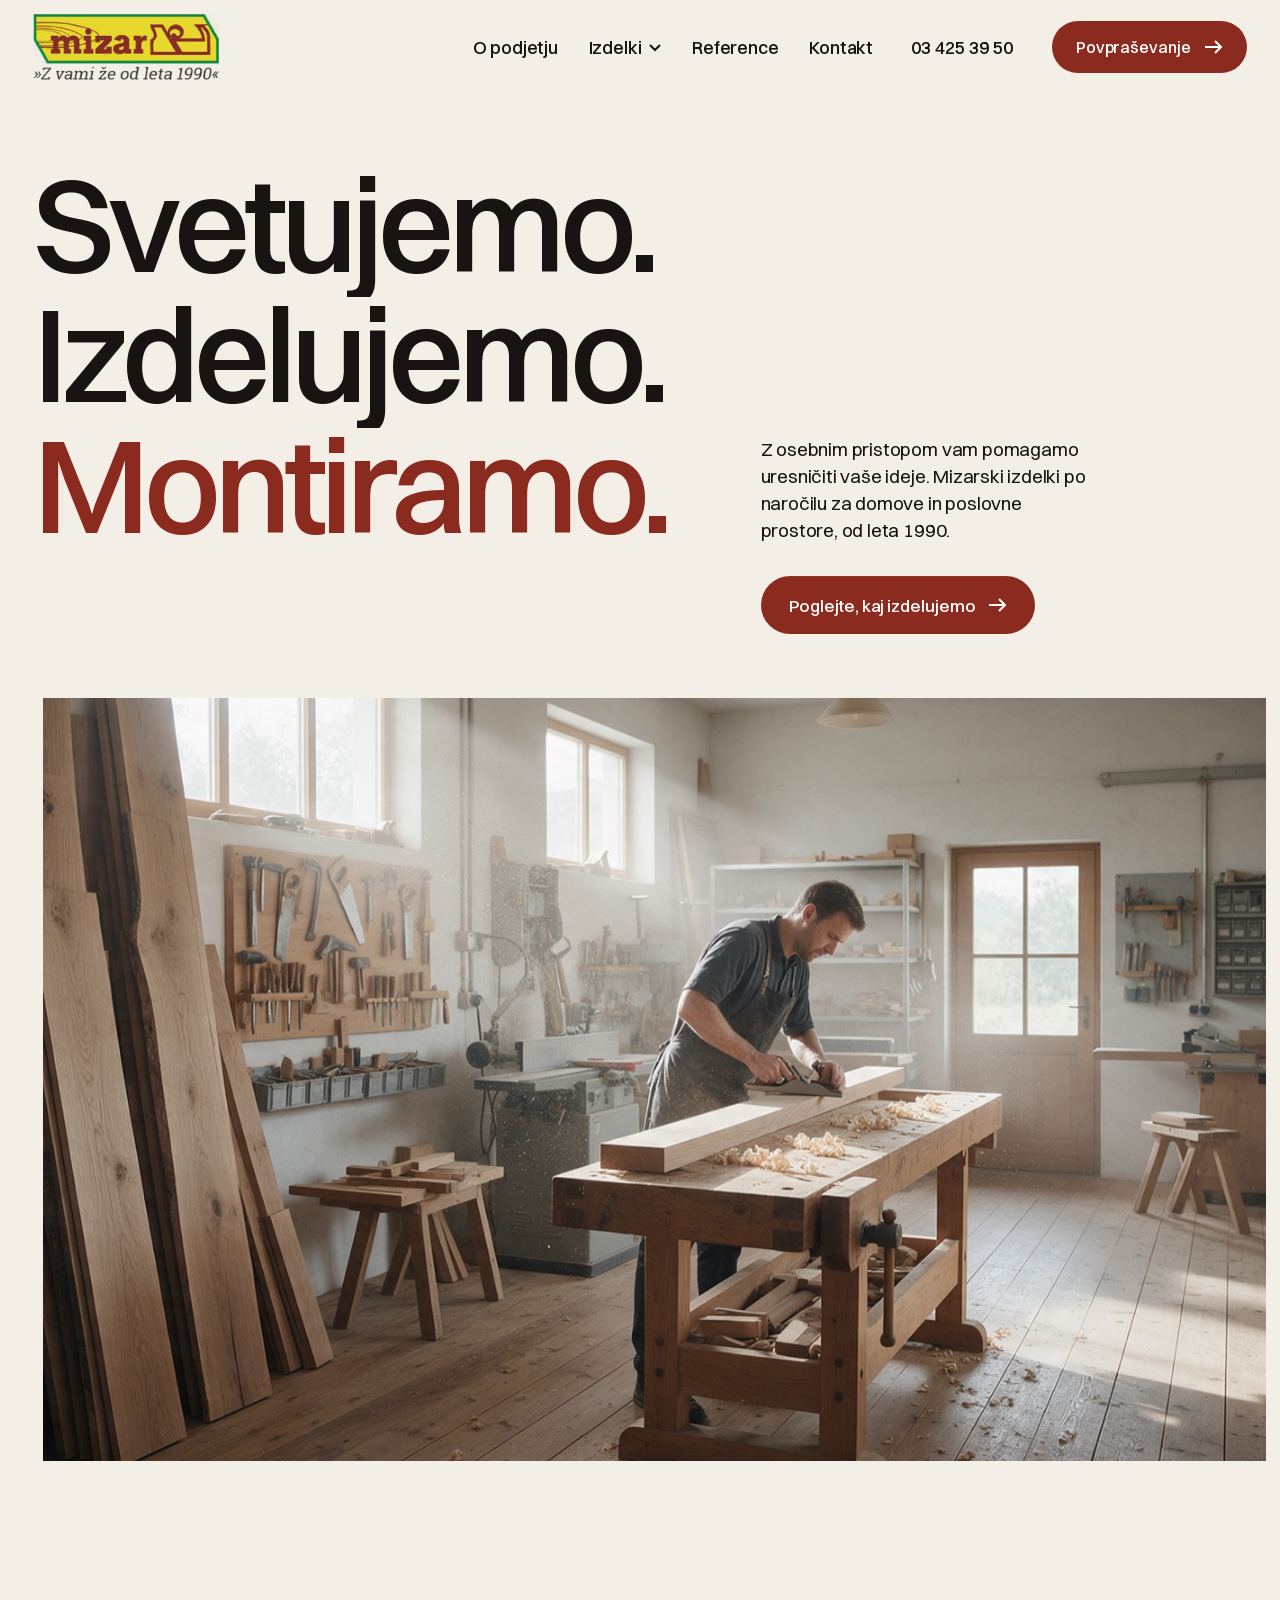
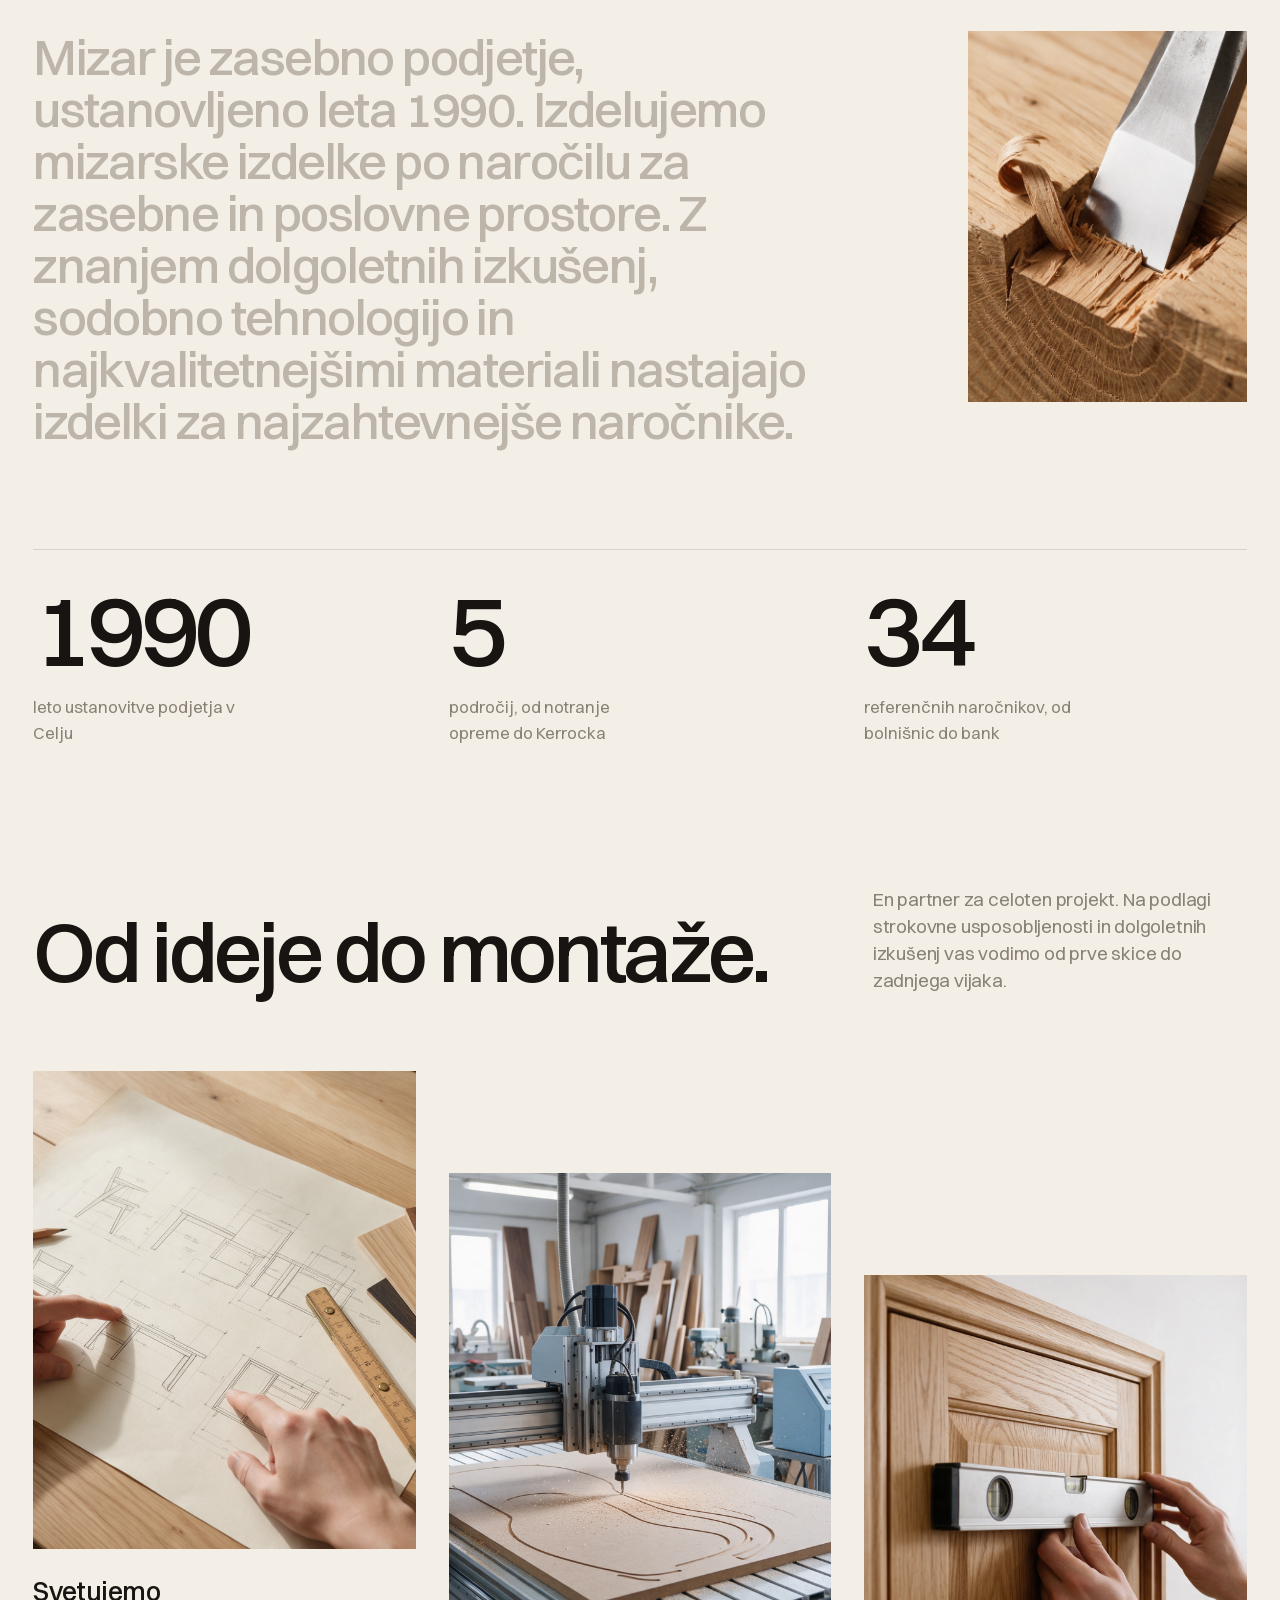
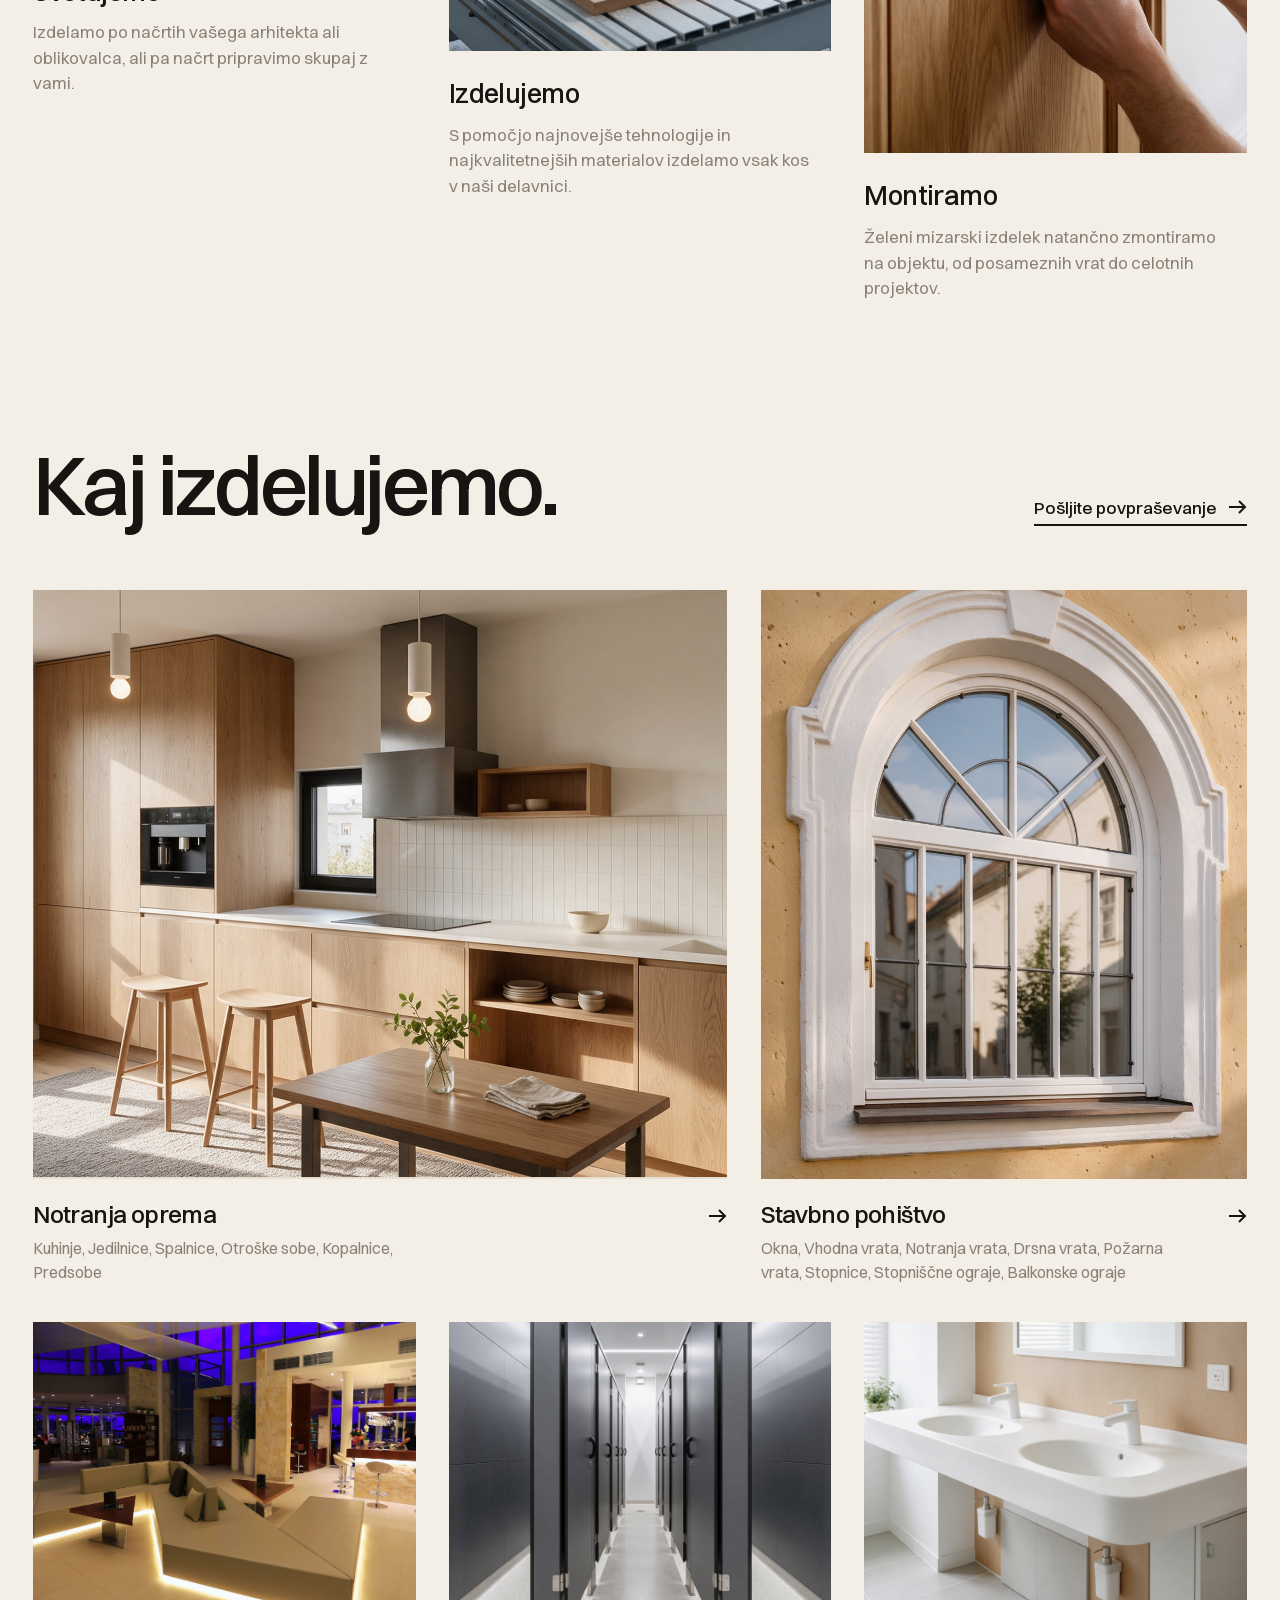
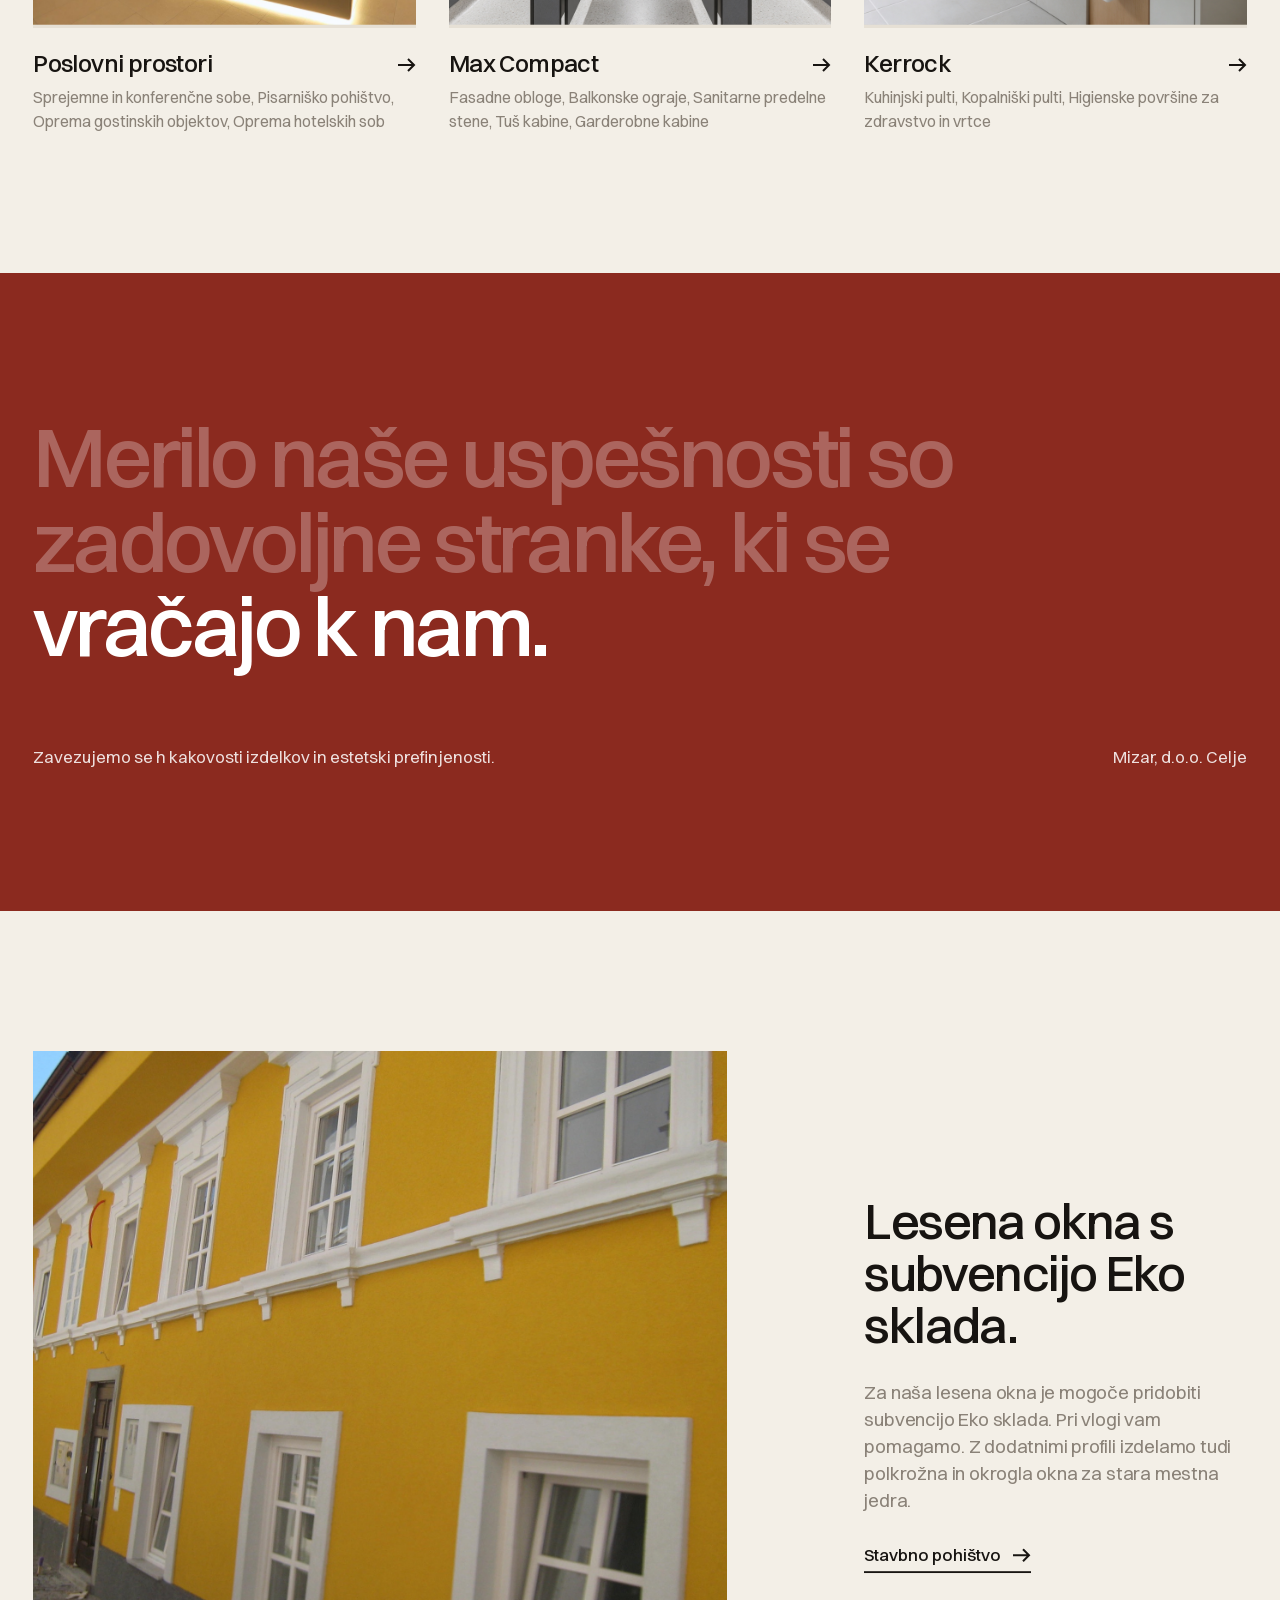
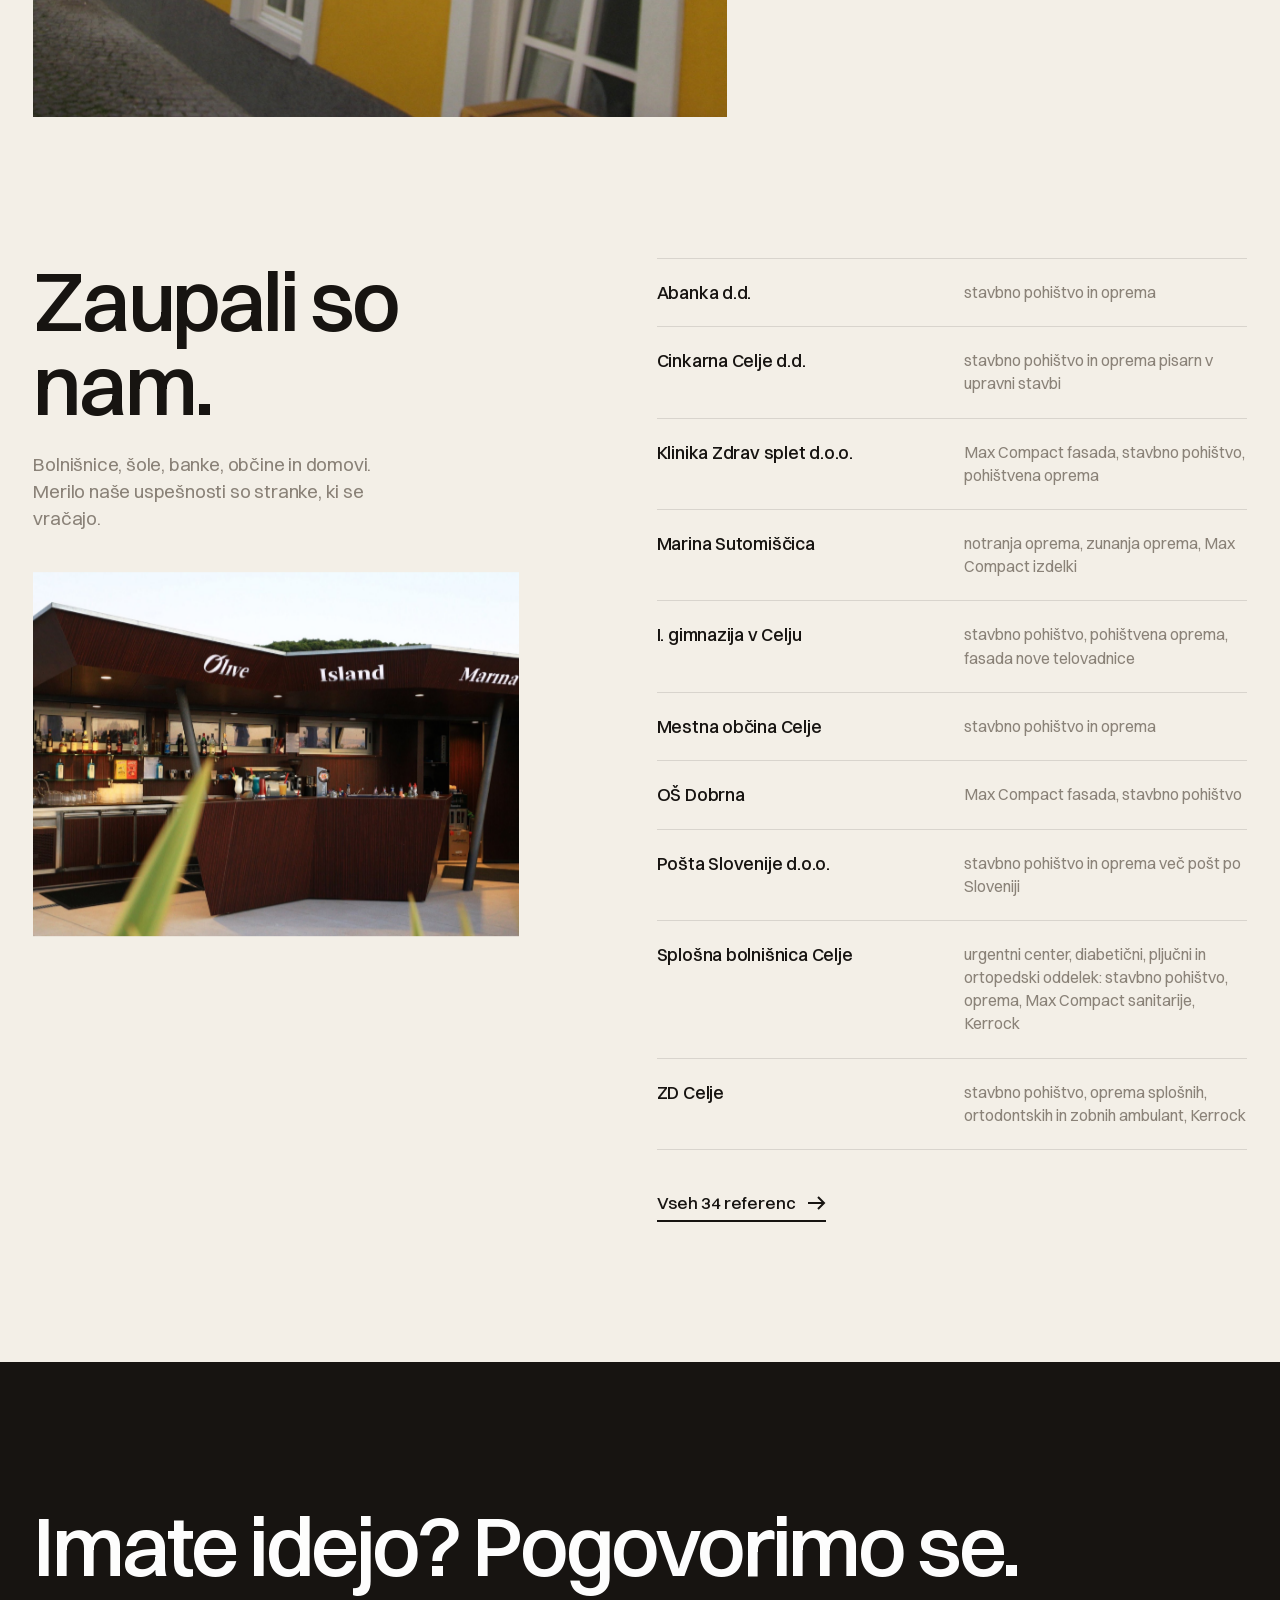
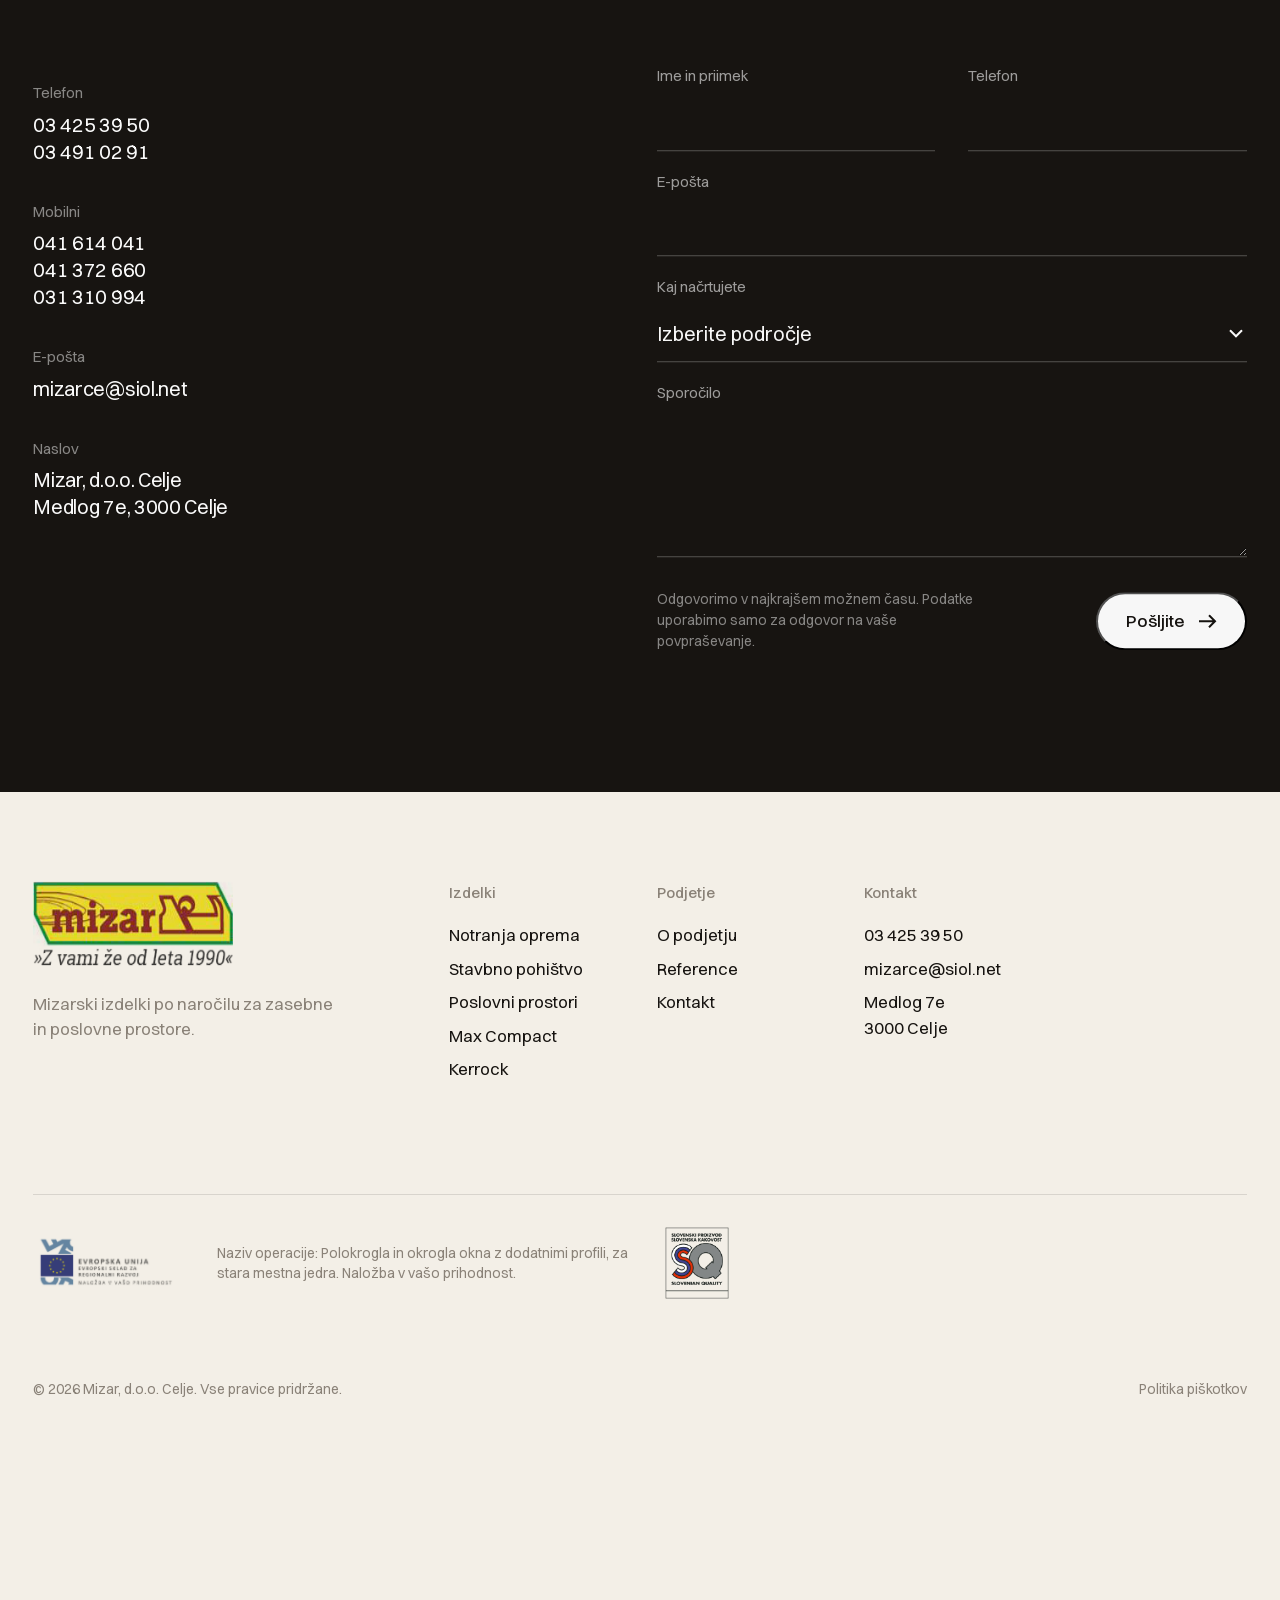
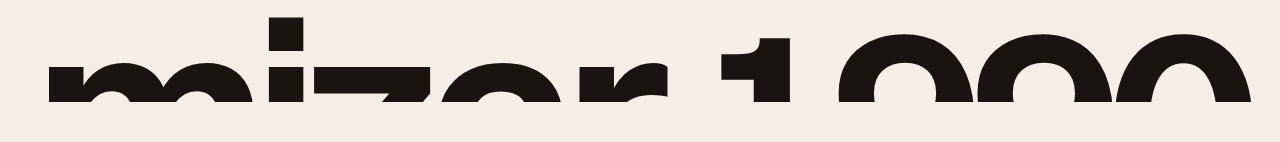
==== index.html @ d16c1e65 "Mizar Celje website redesign pitch Nine static pages generated by build.py: home, about, references," ====
<!doctype html>
<html lang="sl">
<head>
<meta charset="utf-8">
<meta name="viewport" content="width=device-width,initial-scale=1">
<title>Mizar d.o.o. Celje, mizarski izdelki po naročilu</title>
<meta name="description" content="Mizarski izdelki po naročilu za zasebne in poslovne prostore. Svetujemo, izdelujemo in montiramo, od leta 1990.">
<meta name="robots" content="noindex">
<meta property="og:title" content="Mizar d.o.o. Celje, mizarski izdelki po naročilu">
<meta property="og:description" content="Mizarski izdelki po naročilu za zasebne in poslovne prostore. Svetujemo, izdelujemo in montiramo, od leta 1990.">
<meta property="og:image" content="assets/gen/hero.jpg">
<link rel="icon" href="assets/img/logo_mizar.jpg">
<link rel="preload" href="assets/fonts/Switzer-Variable.woff2" as="font" type="font/woff2" crossorigin>
<link rel="stylesheet" href="assets/css/site.css">
</head>
<body>
<div class="loader" aria-hidden="true"><div class="loader__in"><img src="assets/img/logo_mizar.jpg" alt=""><div class="loader__num">0</div></div></div>
<header class="hdr">
  <a class="hdr__logo" href="index.html" aria-label="Mizar d.o.o., domov"><img src="assets/img/logo_mizar.jpg" alt="Mizar, z vami že od leta 1990" width="236" height="85"></a>
  <nav class="hdr__nav" aria-label="Glavna navigacija">
    <a href="o-podjetju.html">O podjetju</a>
    <button type="button" data-mega aria-expanded="false" class="">Izdelki <svg width="12" height="8" viewBox="0 0 12 8" aria-hidden="true"><path d="M1 1l5 5 5-5" fill="none" stroke="currentColor" stroke-width="2"/></svg></button>
    <a href="reference.html">Reference</a><a href="kontakt.html">Kontakt</a>
  </nav>
  <a class="hdr__tel" href="tel:+38634253950">03 425 39 50</a>
  <a class="btn hdr__cta" href="kontakt.html#povprasevanje">Povpraševanje <svg width="18" height="14" viewBox="0 0 18 14" aria-hidden="true"><path d="M0 7h16M10 1l6 6-6 6" fill="none" stroke="currentColor" stroke-width="2"/></svg></a>
  <button class="hdr__burger" type="button" aria-label="Meni" aria-expanded="false"><i></i></button>
</header>
<div class="mega" aria-label="Izdelki"><div class="mega__grid"><a class="mega__card" href="notranja-oprema.html"><div class="mega__img"><img src="assets/gen/kuhinja.jpg" alt="" loading="lazy"></div><strong>Notranja oprema</strong><span>Kuhinje, spalnice, kopalnice</span></a><a class="mega__card" href="stavbno-pohistvo.html"><div class="mega__img"><img src="assets/gen/okno.jpg" alt="" loading="lazy"></div><strong>Stavbno pohištvo</strong><span>Okna, vrata, stopnice, ograje</span></a><a class="mega__card" href="poslovni-prostori.html"><div class="mega__img"><img src="assets/img/poslovni-prostori.jpg" alt="" loading="lazy"></div><strong>Poslovni prostori</strong><span>Pisarne, gostinstvo, hoteli</span></a><a class="mega__card" href="max-compact.html"><div class="mega__img"><img src="assets/gen/compact.jpg" alt="" loading="lazy"></div><strong>Max Compact</strong><span>Fasade, kabine, predelne stene</span></a><a class="mega__card" href="kerrock.html"><div class="mega__img"><img src="assets/gen/kerrock.jpg" alt="" loading="lazy"></div><strong>Kerrock</strong><span>Pulti in higienske površine</span></a></div></div>
<div class="mega-scrim"></div>
<nav class="mnav" aria-label="Mobilna navigacija">
  <a href="index.html">Domov</a>
  <a href="o-podjetju.html">O podjetju</a>
  <a class="sub" href="notranja-oprema.html">Notranja oprema</a><a class="sub" href="stavbno-pohistvo.html">Stavbno pohištvo</a><a class="sub" href="poslovni-prostori.html">Poslovni prostori</a><a class="sub" href="max-compact.html">Max Compact</a><a class="sub" href="kerrock.html">Kerrock</a>
  <a href="reference.html">Reference</a>
  <a href="kontakt.html">Kontakt</a>
  <div class="mnav__foot"><a href="tel:+38634253950">03 425 39 50</a><a href="mailto:mizarce@siol.net">mizarce@siol.net</a><span class="mute">Medlog 7e, 3000 Celje</span></div>
</nav>
<main>
<section class="hero">
  <div class="wrap grid hero__top">
    <h1 class="d1 hero__title"><span class="ln"><span>Svetujemo.</span></span><span class="ln"><span>Izdelujemo.</span></span><span class="ln"><span class="red">Montiramo.</span></span></h1>
    <div class="hero__aside">
      <p class="lead">Z osebnim pristopom vam pomagamo uresničiti vaše ideje. Mizarski izdelki po naročilu za domove in poslovne prostore, od leta 1990.</p>
      <a class="btn" href="#izdelki">Poglejte, kaj izdelujemo <svg width="18" height="14" viewBox="0 0 18 14" aria-hidden="true"><path d="M0 7h16M10 1l6 6-6 6" fill="none" stroke="currentColor" stroke-width="2"/></svg></a>
    </div>
  </div>
  <div class="hero__media"><div class="frame hero__frame" data-expand><img src="assets/gen/hero.jpg" alt="Mizarska delavnica" data-parallax fetchpriority="high"></div></div>
</section>

<section class="sec">
  <div class="wrap grid">
    <p class="d3 intro__text" data-fill>Mizar je zasebno podjetje, ustanovljeno leta 1990. Izdelujemo mizarske izdelke po naročilu za zasebne in poslovne prostore. Z znanjem dolgoletnih izkušenj, sodobno tehnologijo in najkvalitetnejšimi materiali nastajajo izdelki za najzahtevnejše naročnike.</p>
    <div class="frame intro__img" data-reveal><img src="assets/gen/dleto.jpg" alt="Dleto v hrastovem lesu" loading="lazy" data-parallax></div>
    <div class="stats">
      <div class="stat" data-reveal><b data-count="1990">1990</b><span>leto ustanovitve podjetja v Celju</span></div>
      <div class="stat" data-reveal="1"><b data-count="5">5</b><span>področij, od notranje opreme do Kerrocka</span></div>
      <div class="stat" data-reveal="2"><b data-count="34">34</b><span>referenčnih naročnikov, od bolnišnic do bank</span></div>
    </div>
  </div>
</section>

<section class="sec" style="padding-top:0">
  <div class="wrap grid">
    <div class="proc__head"><h2 class="d2" data-reveal>Od ideje do montaže.</h2><p class="lead mute" data-reveal="1">En partner za celoten projekt. Na podlagi strokovne usposobljenosti in dolgoletnih izkušenj vas vodimo od prve skice do zadnjega vijaka.</p></div>
    <article class="proc__item" data-reveal><div class="frame"><img src="assets/gen/svetovanje.jpg" alt="Načrtovanje pohištva" loading="lazy" data-parallax></div><h3 class="d4">Svetujemo</h3><p>Izdelamo po načrtih vašega arhitekta ali oblikovalca, ali pa načrt pripravimo skupaj z vami.</p></article>
    <article class="proc__item" data-reveal="1"><div class="frame"><img src="assets/gen/cnc.jpg" alt="CNC obdelava v delavnici" loading="lazy" data-parallax></div><h3 class="d4">Izdelujemo</h3><p>S pomočjo najnovejše tehnologije in najkvalitetnejših materialov izdelamo vsak kos v naši delavnici.</p></article>
    <article class="proc__item" data-reveal="2"><div class="frame"><img src="assets/gen/montaza.jpg" alt="Montaža notranjih vrat" loading="lazy" data-parallax></div><h3 class="d4">Montiramo</h3><p>Želeni mizarski izdelek natančno zmontiramo na objektu, od posameznih vrat do celotnih projektov.</p></article>
  </div>
</section>

<section class="sec" id="izdelki" style="padding-top:0">
  <div class="wrap">
    <div class="grid"><div class="prod__head"><h2 class="d2" data-reveal>Kaj izdelujemo.</h2><a class="link" href="kontakt.html#povprasevanje" data-reveal="1">Pošljite povpraševanje <svg width="18" height="14" viewBox="0 0 18 14" aria-hidden="true"><path d="M0 7h16M10 1l6 6-6 6" fill="none" stroke="currentColor" stroke-width="2"/></svg></a></div></div>
    <div class="bento"><a class="tile tile--a" href="notranja-oprema.html" data-reveal="0">
      <div class="frame"><img src="assets/gen/kuhinja.jpg" alt="Notranja oprema" loading="lazy" data-parallax></div>
      <div class="tile__meta"><h3>Notranja oprema</h3><svg width="18" height="14" viewBox="0 0 18 14" aria-hidden="true"><path d="M0 7h16M10 1l6 6-6 6" fill="none" stroke="currentColor" stroke-width="2"/></svg></div>
      <p>Kuhinje, Jedilnice, Spalnice, Otroške sobe, Kopalnice, Predsobe</p>
    </a><a class="tile tile--b" href="stavbno-pohistvo.html" data-reveal="1">
      <div class="frame"><img src="assets/gen/okno.jpg" alt="Stavbno pohištvo" loading="lazy" data-parallax></div>
      <div class="tile__meta"><h3>Stavbno pohištvo</h3><svg width="18" height="14" viewBox="0 0 18 14" aria-hidden="true"><path d="M0 7h16M10 1l6 6-6 6" fill="none" stroke="currentColor" stroke-width="2"/></svg></div>
      <p>Okna, Vhodna vrata, Notranja vrata, Drsna vrata, Požarna vrata, Stopnice, Stopniščne ograje, Balkonske ograje</p>
    </a><a class="tile" href="poslovni-prostori.html" data-reveal="2">
      <div class="frame"><img src="assets/img/poslovni-prostori.jpg" alt="Poslovni prostori" loading="lazy" data-parallax></div>
      <div class="tile__meta"><h3>Poslovni prostori</h3><svg width="18" height="14" viewBox="0 0 18 14" aria-hidden="true"><path d="M0 7h16M10 1l6 6-6 6" fill="none" stroke="currentColor" stroke-width="2"/></svg></div>
      <p>Sprejemne in konferenčne sobe, Pisarniško pohištvo, Oprema gostinskih objektov, Oprema hotelskih sob</p>
    </a><a class="tile" href="max-compact.html" data-reveal="0">
      <div class="frame"><img src="assets/gen/compact.jpg" alt="Max Compact" loading="lazy" data-parallax></div>
      <div class="tile__meta"><h3>Max Compact</h3><svg width="18" height="14" viewBox="0 0 18 14" aria-hidden="true"><path d="M0 7h16M10 1l6 6-6 6" fill="none" stroke="currentColor" stroke-width="2"/></svg></div>
      <p>Fasadne obloge, Balkonske ograje, Sanitarne predelne stene, Tuš kabine, Garderobne kabine</p>
    </a><a class="tile" href="kerrock.html" data-reveal="1">
      <div class="frame"><img src="assets/gen/kerrock.jpg" alt="Kerrock" loading="lazy" data-parallax></div>
      <div class="tile__meta"><h3>Kerrock</h3><svg width="18" height="14" viewBox="0 0 18 14" aria-hidden="true"><path d="M0 7h16M10 1l6 6-6 6" fill="none" stroke="currentColor" stroke-width="2"/></svg></div>
      <p>Kuhinjski pulti, Kopalniški pulti, Higienske površine za zdravstvo in vrtce</p>
    </a></div>
  </div>
</section>

<section class="state sec">
  <div class="wrap grid">
    <p class="d2 state__q" data-fill>Merilo naše uspešnosti so zadovoljne stranke, ki se vračajo k nam.</p>
    <div class="state__by"><span>Zavezujemo se h kakovosti izdelkov in estetski prefinjenosti.</span><span>Mizar, d.o.o. Celje</span></div>
  </div>
</section>

<section class="sec">
  <div class="wrap grid eko">
    <div class="frame" data-reveal><img src="assets/img/fasada-okna.jpg" alt="Lesena okna v starem mestnem jedru" loading="lazy" data-parallax></div>
    <div class="eko__txt">
      <h2 class="d3" data-reveal>Lesena okna s subvencijo Eko sklada.</h2>
      <p class="lead mute" data-reveal="1">Za naša lesena okna je mogoče pridobiti subvencijo Eko sklada. Pri vlogi vam pomagamo. Z dodatnimi profili izdelamo tudi polkrožna in okrogla okna za stara mestna jedra.</p>
      <a class="link" href="stavbno-pohistvo.html" data-reveal="2">Stavbno pohištvo <svg width="18" height="14" viewBox="0 0 18 14" aria-hidden="true"><path d="M0 7h16M10 1l6 6-6 6" fill="none" stroke="currentColor" stroke-width="2"/></svg></a>
    </div>
  </div>
</section>

<section class="sec" style="padding-top:0">
  <div class="wrap grid">
    <div class="refs__side">
      <h2 class="d2" data-reveal>Zaupali so nam.</h2>
      <p class="lead mute" data-reveal="1">Bolnišnice, šole, banke, občine in domovi. Merilo naše uspešnosti so stranke, ki se vračajo.</p>
      <div class="refs__photos" data-reveal="2"><img src="assets/img/os-dobrna.jpg" alt="" class=on loading="lazy"><img src="assets/img/marina-bar.jpg" alt="" loading="lazy"><img src="assets/img/fasada-compact.jpg" alt="" loading="lazy"><img src="assets/img/fasada-okna.jpg" alt="" loading="lazy"><img src="assets/img/kabine-2.jpg" alt="" loading="lazy"><img src="assets/img/bloki.jpg" alt="" loading="lazy"><img src="assets/img/poslovni-prostori.jpg" alt="" loading="lazy"></div>
    </div>
    <div class="refs__list-wrap" style="grid-column:7/13">
      <ul class="refs__list" style="grid-column:auto"><li><b>Abanka d.d.</b><span>stavbno pohištvo in oprema</span></li><li><b>Cinkarna Celje d.d.</b><span>stavbno pohištvo in oprema pisarn v upravni stavbi</span></li><li><b>Klinika Zdrav splet d.o.o.</b><span>Max Compact fasada, stavbno pohištvo, pohištvena oprema</span></li><li><b>Marina Sutomiščica</b><span>notranja oprema, zunanja oprema, Max Compact izdelki</span></li><li><b>I. gimnazija v Celju</b><span>stavbno pohištvo, pohištvena oprema, fasada nove telovadnice</span></li><li><b>Mestna občina Celje</b><span>stavbno pohištvo in oprema</span></li><li><b>OŠ Dobrna</b><span>Max Compact fasada, stavbno pohištvo</span></li><li><b>Pošta Slovenije d.o.o.</b><span>stavbno pohištvo in oprema več pošt po Sloveniji</span></li><li><b>Splošna bolnišnica Celje</b><span>urgentni center, diabetični, pljučni in ortopedski oddelek: stavbno pohištvo, oprema, Max Compact sanitarije, Kerrock</span></li><li><b>ZD Celje</b><span>stavbno pohištvo, oprema splošnih, ortodontskih in zobnih ambulant, Kerrock</span></li></ul>
      <a class="link refs__more" href="reference.html">Vseh 34 referenc <svg width="18" height="14" viewBox="0 0 18 14" aria-hidden="true"><path d="M0 7h16M10 1l6 6-6 6" fill="none" stroke="currentColor" stroke-width="2"/></svg></a>
    </div>
  </div>
</section>

<section class="cta sec" id="povprasevanje">
  <div class="wrap grid">
    <h2 class="d2 cta__head" data-reveal>Imate idejo? Pogovorimo se.</h2>
    <dl class="cta__info" data-reveal>
      <div><dt>Telefon</dt><dd><a href="tel:+38634253950">03 425 39 50</a><br><a href="tel:+38634910291">03 491 02 91</a></dd></div>
      <div><dt>Mobilni</dt><dd><a href="tel:+38641614041">041 614 041</a><br><a href="tel:+38641372660">041 372 660</a><br><a href="tel:+38631310994">031 310 994</a></dd></div>
      <div><dt>E-pošta</dt><dd><a href="mailto:mizarce@siol.net">mizarce@siol.net</a></dd></div>
      <div><dt>Naslov</dt><dd>Mizar, d.o.o. Celje<br>Medlog 7e, 3000 Celje</dd></div>
    </dl>
    <form class="form" data-reveal="1" novalidate>
      <label>Ime in priimek<input name="ime" required autocomplete="name"></label>
      <label>Telefon<input name="tel" type="tel" autocomplete="tel"></label>
      <label class="full">E-pošta<input name="email" type="email" required autocomplete="email"></label>
      <label class="full">Kaj načrtujete<select name="podrocje"><option>Izberite področje</option><option>Notranja oprema</option><option>Stavbno pohištvo</option><option>Poslovni prostori</option><option>Max Compact</option><option>Kerrock</option><option>Drugo</option></select></label>
      <label class="full">Sporočilo<textarea name="sporocilo" rows="4" required></textarea></label>
      <div class="form__foot"><small>Odgovorimo v najkrajšem možnem času. Podatke uporabimo samo za odgovor na vaše povpraševanje.</small><button class="btn btn--light" type="submit">Pošljite <svg width="18" height="14" viewBox="0 0 18 14" aria-hidden="true"><path d="M0 7h16M10 1l6 6-6 6" fill="none" stroke="currentColor" stroke-width="2"/></svg></button></div>
      <p class="form__ok">Hvala, sporočilo smo prejeli. Oglasimo se kmalu.</p>
    </form>
  </div>
</section>
</main>
<footer class="ftr">
  <div class="wrap grid ftr__top">
    <div class="ftr__logo"><img src="assets/img/logo_mizar.jpg" alt="Mizar" width="236" height="85"><p>Mizarski izdelki po naročilu za zasebne in poslovne prostore.</p></div>
    <div class="ftr__col"><h4>Izdelki</h4><a href="notranja-oprema.html">Notranja oprema</a><a href="stavbno-pohistvo.html">Stavbno pohištvo</a><a href="poslovni-prostori.html">Poslovni prostori</a><a href="max-compact.html">Max Compact</a><a href="kerrock.html">Kerrock</a></div>
    <div class="ftr__col"><h4>Podjetje</h4><a href="o-podjetju.html">O podjetju</a><a href="reference.html">Reference</a><a href="kontakt.html">Kontakt</a></div>
    <div class="ftr__col"><h4>Kontakt</h4><a href="tel:+38634253950">03 425 39 50</a><a href="mailto:mizarce@siol.net">mizarce@siol.net</a><span>Medlog 7e<br>3000 Celje</span></div>
    <div class="ftr__badges">
      <img src="assets/img/eu.png" alt="Evropska unija, Evropski sklad za regionalni razvoj">
      <p>Naziv operacije: Polokrogla in okrogla okna z dodatnimi profili, za stara mestna jedra. Naložba v vašo prihodnost.</p>
      <img class="sq" src="assets/img/sq.png" alt="Slovenska kakovost">
    </div>
    <div class="ftr__bottom"><span>© 2026 Mizar, d.o.o. Celje. Vse pravice pridržane.</span><a href="#">Politika piškotkov</a></div>
  </div>
  <div class="wrap ftr__word" aria-hidden="true"><span style="display:inline-block">mizar 1990</span></div>
</footer>
<script src="assets/js/gsap.min.js"></script>
<script src="assets/js/ScrollTrigger.min.js"></script>
<script src="assets/js/lenis.min.js"></script>
<script src="assets/js/site.js"></script>
</body>
</html>
---- assets/css/site.css ----
@font-face{font-family:"Switzer";src:url("../fonts/Switzer-Variable.woff2") format("woff2");font-weight:100 900;font-display:swap}

:root{
  --font:"Switzer","Helvetica Neue",Arial,sans-serif;
  --bg:#F3EFE7;
  --paper:#FBF9F5;
  --ink:#171411;
  --mute:#8A8278;
  --soft:#BDB5A9;
  --line:rgba(23,20,17,.12);
  --red:#8B2A1F;
  --red-ink:#6E2017;
  --oak:#C8A47A;
  --gut:clamp(16px,2.6vw,48px);
  --hdr:clamp(84px,7.4vw,112px);
  --ease:cubic-bezier(.22,1,.36,1);
}

*,*::before,*::after{box-sizing:border-box}
html{-webkit-text-size-adjust:100%;text-size-adjust:100%}
html.lenis,html.lenis body{height:auto}
.lenis.lenis-smooth{scroll-behavior:auto!important}
body{margin:0;background:var(--bg);color:var(--ink);font-family:var(--font);font-size:clamp(17px,1.12vw,21px);line-height:1.5;font-weight:400;-webkit-font-smoothing:antialiased;overflow-x:hidden}
img{display:block;max-width:100%}
a{color:inherit;text-decoration:none}
button,input,select,textarea{font:inherit;color:inherit}
h1,h2,h3,p{margin:0}
::selection{background:var(--red);color:#fff}

/* type */
.d1{font-size:clamp(56px,10.4vw,220px);font-weight:520;letter-spacing:-.045em;line-height:.98}
.d2{font-size:clamp(42px,6.6vw,140px);font-weight:520;letter-spacing:-.04em;line-height:1}
.d3{font-size:clamp(32px,3.9vw,76px);font-weight:500;letter-spacing:-.032em;line-height:1.04}
.d4{font-size:clamp(24px,2.1vw,40px);font-weight:500;letter-spacing:-.022em;line-height:1.15}
.lead{font-size:clamp(19px,1.45vw,27px);line-height:1.42;letter-spacing:-.01em}
.mute{color:var(--mute)}
.red{color:var(--red)}

/* layout */
.wrap{padding-left:var(--gut);padding-right:var(--gut)}
.grid{display:grid;grid-template-columns:repeat(12,minmax(0,1fr));column-gap:var(--gut)}
.sec{padding-top:clamp(96px,11vw,220px);padding-bottom:clamp(96px,11vw,220px)}
.sec--tight{padding-top:clamp(64px,7vw,140px);padding-bottom:clamp(64px,7vw,140px)}

/* buttons */
.btn{display:inline-flex;align-items:center;gap:14px;height:58px;padding:0 28px;border-radius:999px;background:var(--red);color:#fff;font-weight:500;font-size:17px;letter-spacing:-.005em;transition:background .35s var(--ease)}
.btn:hover{background:var(--red-ink)}
.btn svg{transition:transform .45s var(--ease)}
.btn:hover svg{transform:translateX(4px)}
.btn--ink{background:var(--ink)}
.btn--ink:hover{background:#000}
.btn--light{background:#fff;color:var(--ink)}
.btn--light:hover{background:var(--bg)}
.link{display:inline-flex;align-items:center;gap:12px;font-weight:500;border-bottom:2px solid currentColor;padding-bottom:4px}
.link svg{transition:transform .45s var(--ease)}
.link:hover svg{transform:translateX(4px)}

/* loader */
.loader{position:fixed;inset:0;z-index:100;background:var(--bg);display:grid;place-items:center}
.loader__in{display:flex;flex-direction:column;align-items:center;gap:28px}
.loader__in img{width:300px;mix-blend-mode:multiply}
.loader__num{font-size:15px;font-variant-numeric:tabular-nums;color:var(--mute);letter-spacing:.02em}
.no-loader .loader{display:none}

/* header */
.hdr{position:fixed;top:0;left:0;right:0;z-index:50;height:var(--hdr);display:flex;align-items:center;gap:clamp(24px,3vw,64px);padding:0 var(--gut);background:var(--bg);transition:box-shadow .4s var(--ease),transform .5s var(--ease)}
.hdr.is-scrolled{box-shadow:0 1px 0 var(--line)}
.hdr.is-hidden{transform:translateY(-100%)}
.hdr__logo img{width:clamp(180px,14.5vw,246px);height:auto;mix-blend-mode:multiply}
.hdr__nav{display:flex;align-items:center;gap:clamp(20px,2.4vw,44px);margin-left:auto}
.hdr__nav>a,.hdr__nav>button{font-size:18px;font-weight:500;letter-spacing:-.01em;background:none;border:0;padding:8px 0;cursor:pointer;position:relative;display:inline-flex;align-items:center;gap:8px}
.hdr__nav>a::after,.hdr__nav>button::after{content:"";position:absolute;left:0;right:0;bottom:2px;height:2px;background:currentColor;transform:scaleX(0);transform-origin:left;transition:transform .45s var(--ease)}
.hdr__nav>a:hover::after,.hdr__nav>button:hover::after,.hdr__nav>.is-cur::after{transform:scaleX(1)}
.hdr__nav>button svg{transition:transform .4s var(--ease);margin-top:2px}
.hdr.mega-open .hdr__nav>button svg{transform:rotate(180deg)}
.hdr__tel{font-size:18px;font-weight:500;white-space:nowrap}
.hdr__cta{height:52px;padding:0 24px;font-size:16px}
.hdr__burger{display:none;margin-left:auto;width:52px;height:52px;border-radius:50%;border:0;background:var(--ink);color:#fff;cursor:pointer;place-items:center}
.hdr__burger i{display:block;width:20px;height:2px;background:currentColor;position:relative}
.hdr__burger i::before,.hdr__burger i::after{content:"";position:absolute;left:0;width:20px;height:2px;background:currentColor;transition:transform .4s var(--ease)}
.hdr__burger i::before{top:-6px}.hdr__burger i::after{top:6px}
.menu-open .hdr__burger i{background:transparent}
.menu-open .hdr__burger i::before{transform:translateY(6px) rotate(45deg)}
.menu-open .hdr__burger i::after{transform:translateY(-6px) rotate(-45deg)}

/* mega menu */
.mega{position:fixed;left:0;right:0;top:var(--hdr);z-index:49;background:var(--bg);padding:8px var(--gut) 36px;box-shadow:0 1px 0 var(--line);opacity:0;visibility:hidden;transform:translateY(-12px);transition:opacity .4s var(--ease),transform .5s var(--ease),visibility 0s .5s}
.mega-open .mega{opacity:1;visibility:visible;transform:none;transition:opacity .4s var(--ease),transform .5s var(--ease)}
.mega__grid{display:grid;grid-template-columns:repeat(5,1fr);gap:clamp(12px,1.2vw,24px)}
.mega__card{display:block}
.mega__img{aspect-ratio:4/3;overflow:hidden;background:#e6e0d5}
.mega__img img{width:100%;height:100%;object-fit:cover;transition:transform 1s var(--ease)}
.mega__card:hover img{transform:scale(1.05)}
.mega__card strong{display:block;margin-top:14px;font-size:19px;font-weight:500;letter-spacing:-.015em;line-height:1.2}
.mega__card span{display:block;font-size:15px;color:var(--mute);margin-top:4px}
.mega-scrim{position:fixed;inset:0;z-index:48;background:rgba(23,20,17,.25);opacity:0;visibility:hidden;transition:opacity .4s,visibility 0s .4s}
.mega-open .mega-scrim{opacity:1;visibility:visible;transition:opacity .4s}

/* mobile menu */
.mnav{position:fixed;inset:0;z-index:45;background:var(--bg);padding:calc(var(--hdr) + 24px) var(--gut) 32px;display:flex;flex-direction:column;gap:6px;overflow:auto;opacity:0;visibility:hidden;transition:opacity .4s,visibility 0s .4s}
.menu-open .mnav{opacity:1;visibility:visible;transition:opacity .4s}
.mnav a{font-size:clamp(34px,9vw,56px);font-weight:500;letter-spacing:-.035em;line-height:1.15}
.mnav .sub{font-size:21px;letter-spacing:-.01em;color:var(--mute);padding-left:2px;line-height:1.5}
.mnav__foot{margin-top:auto;padding-top:32px;display:flex;flex-direction:column;gap:6px;font-size:18px}

main{padding-top:var(--hdr)}

/* hero */
.hero{padding-top:clamp(40px,5vw,96px)}
.hero__top{align-items:end;row-gap:40px}
.hero__title{grid-column:1/-1}
.hero__title .ln{display:block;overflow:hidden;padding-bottom:.06em;margin-bottom:-.06em}
.hero__title .ln>span{display:inline-block}
.hero__aside{grid-column:8/13;display:flex;flex-direction:column;gap:32px;align-items:flex-start;margin-top:clamp(-260px,-12vw,-80px)}
.hero__aside p{max-width:30ch}
.hero__media{margin-top:clamp(48px,5vw,96px)}
.frame{position:relative;overflow:hidden;background:#e6e0d5}
.frame img{width:100%;height:100%;object-fit:cover}
.frame [data-parallax]{height:116%;margin-top:-8%}
.hero__frame{height:min(88vh,62vw);clip-path:inset(0 var(--gut))}

/* intro */
.intro__text{grid-column:1/9}
.intro__text .w{color:var(--soft);transition:color .2s}
.intro__img{grid-column:10/13;align-self:start;aspect-ratio:3/4}
.stats{grid-column:1/-1;display:grid;grid-template-columns:repeat(3,1fr);gap:var(--gut);margin-top:clamp(72px,8vw,160px);border-top:1px solid var(--line)}
.stat{padding-top:28px}
.stat b{display:block;font-size:clamp(64px,8vw,168px);font-weight:500;letter-spacing:-.05em;line-height:1;font-variant-numeric:tabular-nums}
.stat span{display:block;margin-top:14px;color:var(--mute);max-width:22ch}

/* process */
.proc__head{grid-column:1/-1;display:flex;justify-content:space-between;align-items:end;gap:40px;flex-wrap:wrap;margin-bottom:clamp(48px,6vw,112px)}
.proc__head p{max-width:34ch}
.proc__item{grid-column:span 4}
.proc__item:nth-child(3){margin-top:clamp(0px,8vw,160px)}
.proc__item:nth-child(4){margin-top:clamp(0px,16vw,320px)}
.proc__item .frame{aspect-ratio:4/5}
.proc__item h3{margin-top:28px}
.proc__item p{margin-top:12px;color:var(--mute);max-width:36ch}

/* products bento */
.prod__head{grid-column:1/-1;display:flex;justify-content:space-between;align-items:end;gap:40px;flex-wrap:wrap;margin-bottom:clamp(40px,5vw,96px)}
.bento{display:grid;grid-template-columns:repeat(12,minmax(0,1fr));gap:clamp(28px,3vw,56px) var(--gut)}
.tile{display:block;grid-column:span 4}
.tile--a{grid-column:span 7}
.tile--b{grid-column:span 5}
.tile .frame{aspect-ratio:4/3.2}
.tile--a .frame,.tile--b .frame{aspect-ratio:auto;height:clamp(420px,46vw,920px)}
.tile .frame img{transition:transform 1.4s var(--ease)}
.tile:hover .frame img{transform:scale(1.04)}
.tile__meta{display:flex;justify-content:space-between;gap:24px;align-items:baseline;margin-top:22px}
.tile__meta h3{font-size:clamp(24px,1.9vw,36px);font-weight:500;letter-spacing:-.025em;line-height:1.1}
.tile__meta svg{flex:none;transition:transform .45s var(--ease)}
.tile:hover .tile__meta svg{transform:translateX(6px)}
.tile p{margin-top:8px;color:var(--mute);font-size:16px;max-width:46ch}

/* statement */
.state{background:var(--red);color:#fff}
.state__q{grid-column:1/12}
.state__q .w{opacity:.28}
.state__by{grid-column:1/-1;display:flex;justify-content:space-between;gap:32px;flex-wrap:wrap;margin-top:clamp(48px,6vw,112px);font-size:clamp(17px,1.2vw,22px);opacity:.85}

/* eko */
.eko{align-items:center;row-gap:48px}
.eko .frame{grid-column:1/8;height:clamp(420px,52vw,980px)}
.eko__txt{grid-column:9/13;display:flex;flex-direction:column;gap:28px;align-items:flex-start}

/* references */
.refs__side{grid-column:1/6;position:sticky;top:calc(var(--hdr) + 32px);align-self:start}
.refs__side p{margin-top:24px;max-width:32ch}
.refs__photos{position:relative;aspect-ratio:4/3;margin-top:40px;overflow:hidden;background:#e6e0d5}
.refs__photos img{position:absolute;inset:0;width:100%;height:100%;object-fit:cover;opacity:0;transition:opacity 1.1s var(--ease)}
.refs__photos img.on{opacity:1}
.refs__list{grid-column:7/13;list-style:none;margin:0;padding:0;border-top:1px solid var(--line)}
.refs__list li{display:grid;grid-template-columns:1fr 1fr;gap:24px;padding:22px 0;border-bottom:1px solid var(--line);transition:padding .5s var(--ease)}
.refs__list li:hover{padding-left:14px}
.refs__list b{font-weight:500;font-size:clamp(18px,1.25vw,23px);letter-spacing:-.012em;line-height:1.3}
.refs__list span{color:var(--mute);font-size:16px;line-height:1.45}
.refs__more{margin-top:40px}

/* contact */
.cta{background:var(--ink);color:#fff}
.cta__head{grid-column:1/-1;margin-bottom:clamp(56px,6vw,120px)}
.cta__info{grid-column:1/6;display:flex;flex-direction:column;gap:36px}
.cta__info dt{color:rgba(255,255,255,.5);font-size:15px;margin-bottom:6px}
.cta__info dd{margin:0;font-size:clamp(20px,1.5vw,28px);letter-spacing:-.015em;line-height:1.35}
.cta__info dd a:hover{color:var(--oak)}
.form{grid-column:7/13;display:grid;grid-template-columns:1fr 1fr;gap:20px var(--gut)}
.form label{display:flex;flex-direction:column;gap:8px;font-size:15px;color:rgba(255,255,255,.6)}
.form .full{grid-column:1/-1}
.form input,.form select,.form textarea{background:transparent;border:0;border-bottom:1px solid rgba(255,255,255,.28);padding:12px 0;font-size:20px;color:#fff;outline:none;border-radius:0;transition:border-color .3s}
.form select{appearance:none;-webkit-appearance:none;background-image:url("data:image/svg+xml,%3Csvg xmlns='http://www.w3.org/2000/svg' width='14' height='9'%3E%3Cpath d='M1 1l6 6 6-6' fill='none' stroke='%23fff' stroke-width='2'/%3E%3C/svg%3E");background-repeat:no-repeat;background-position:right 4px center}
.form select option{color:var(--ink)}
.form textarea{resize:vertical;min-height:120px}
.form input:focus,.form select:focus,.form textarea:focus{border-color:#fff}
.form__foot{grid-column:1/-1;display:flex;justify-content:space-between;align-items:center;gap:24px;flex-wrap:wrap;margin-top:12px}
.form__foot small{font-size:14px;color:rgba(255,255,255,.5);max-width:40ch}
.form__ok{grid-column:1/-1;font-size:clamp(24px,2vw,36px);letter-spacing:-.02em;display:none}
.form.sent>*:not(.form__ok){display:none}
.form.sent .form__ok{display:block}

/* light contact variant */
.cta--light{background:var(--paper);color:var(--ink)}
.cta--light .cta__info dt{color:var(--mute)}
.cta--light .cta__info dd a:hover{color:var(--red)}
.cta--light .form label{color:var(--mute)}
.cta--light .form input,.cta--light .form select,.cta--light .form textarea{color:var(--ink);border-bottom-color:var(--line)}
.cta--light .form input:focus,.cta--light .form select:focus,.cta--light .form textarea:focus{border-color:var(--ink)}
.cta--light .form select{background-image:url("data:image/svg+xml,%3Csvg xmlns='http://www.w3.org/2000/svg' width='14' height='9'%3E%3Cpath d='M1 1l6 6 6-6' fill='none' stroke='%23171411' stroke-width='2'/%3E%3C/svg%3E")}
.cta--light .form__foot small{color:var(--mute)}

/* footer */
.ftr{background:var(--bg);padding-top:clamp(72px,7vw,140px);padding-bottom:40px}
.ftr__top{row-gap:48px}
.ftr__logo{grid-column:1/5}
.ftr__logo img{width:clamp(200px,15vw,260px);mix-blend-mode:multiply}
.ftr__logo p{margin-top:24px;color:var(--mute);max-width:30ch}
.ftr__col{grid-column:span 2;display:flex;flex-direction:column;gap:8px}
.ftr__col h4{margin:0 0 10px;font-size:15px;font-weight:500;color:var(--mute)}
.ftr__col a:hover{color:var(--red)}
.ftr__badges{grid-column:1/-1;display:flex;align-items:center;gap:32px;flex-wrap:wrap;margin-top:clamp(48px,5vw,96px);padding-top:32px;border-top:1px solid var(--line)}
.ftr__badges img{height:64px;width:auto;mix-blend-mode:multiply}
.ftr__badges img.sq{height:72px;mix-blend-mode:normal}
.ftr__badges p{font-size:14px;color:var(--mute);max-width:52ch;line-height:1.45}
.ftr__bottom{grid-column:1/-1;display:flex;justify-content:space-between;gap:24px;flex-wrap:wrap;margin-top:32px;font-size:14px;color:var(--mute)}
.ftr__word{font-size:clamp(80px,21vw,440px);font-weight:600;letter-spacing:-.06em;line-height:.8;color:var(--ink);margin-top:clamp(56px,6vw,120px);padding-bottom:.04em;white-space:nowrap;overflow:hidden}

/* subpages */
.phero{padding-top:clamp(48px,6vw,120px)}
.phero__title{grid-column:1/-1}
.phero__crumb{grid-column:1/-1;display:flex;gap:10px;font-size:16px;color:var(--mute);margin-bottom:clamp(24px,2.4vw,40px)}
.phero__crumb a:hover{color:var(--ink)}
.phero__intro{grid-column:7/13;display:flex;flex-direction:column;gap:20px;margin-top:clamp(40px,4vw,80px)}
.phero__media{margin-top:clamp(56px,6vw,120px)}
.items{list-style:none;margin:0;padding:0;grid-column:1/-1;border-top:1px solid var(--line)}
.items li{display:flex;justify-content:space-between;align-items:center;gap:24px;padding:clamp(18px,1.8vw,30px) 0;border-bottom:1px solid var(--line);font-size:clamp(28px,3.4vw,64px);font-weight:500;letter-spacing:-.035em;line-height:1.1;transition:color .4s var(--ease),padding .5s var(--ease)}
.items li:hover{color:var(--red);padding-left:clamp(8px,1vw,20px)}
.items li img{width:clamp(90px,10vw,200px);aspect-ratio:4/3;object-fit:cover;opacity:0;transform:scale(.92);transition:opacity .5s var(--ease),transform .6s var(--ease)}
.items li:hover img{opacity:1;transform:none}
.sub2{grid-column:1/-1;display:flex;justify-content:space-between;align-items:end;gap:40px;flex-wrap:wrap;margin-bottom:clamp(40px,4vw,80px)}
.gal{display:grid;grid-template-columns:repeat(12,minmax(0,1fr));gap:var(--gut)}
.gal .frame{grid-column:span 4;aspect-ratio:4/3}
.gal .frame.w6{grid-column:span 6}
.gal .frame.w8{grid-column:span 8;aspect-ratio:auto}
.gal .frame.tall{aspect-ratio:3/4}
.note{grid-column:1/-1;display:grid;grid-template-columns:repeat(12,minmax(0,1fr));gap:var(--gut);align-items:center;background:var(--paper);padding:clamp(32px,4vw,72px)}
.note h3{grid-column:1/8}
.note div{grid-column:9/13;display:flex;flex-direction:column;gap:24px;align-items:flex-start}
.vm{grid-column:span 6;border-top:2px solid var(--ink);padding-top:28px}
.vm h3{margin-bottom:24px}
.vm p{max-width:40ch}
.card{grid-column:1/-1;display:grid;grid-template-columns:repeat(12,minmax(0,1fr));gap:var(--gut)}
.card dl{grid-column:5/13;margin:0;display:grid;grid-template-columns:1fr 2fr;border-top:1px solid var(--line)}
.card dt,.card dd{margin:0;padding:18px 0;border-bottom:1px solid var(--line)}
.card dt{color:var(--mute)}
.legal{grid-column:5/13;font-size:15px;color:var(--mute);margin-top:40px;max-width:80ch}
.map{grid-column:1/-1;height:clamp(360px,40vw,640px);margin-top:clamp(64px,7vw,140px);background:#e6e0d5;overflow:hidden}
.map iframe{width:100%;height:100%;border:0;filter:grayscale(1) contrast(.95)}

/* reveal defaults (JS sets initial state) */
.js [data-reveal]{opacity:0;transform:translateY(40px)}
.reduced [data-reveal]{opacity:1!important;transform:none!important}

@media (max-width:1100px){
  .hdr__nav,.hdr__tel,.hdr__cta{display:none}
  .hdr__burger{display:grid}
  .mega,.mega-scrim{display:none}
  .hero__aside{grid-column:1/-1;margin-top:0}
  .intro__text{grid-column:1/-1}
  .intro__img{grid-column:1/-1;aspect-ratio:16/10;margin-top:48px}
  .proc__item{grid-column:1/-1;margin-top:0!important;margin-bottom:56px}
  .proc__item .frame{aspect-ratio:16/11}
  .tile,.tile--a,.tile--b{grid-column:1/-1}
  .tile--a .frame,.tile--b .frame{height:auto;aspect-ratio:4/3.2}
  .state__q{grid-column:1/-1}
  .eko .frame{grid-column:1/-1;height:auto;aspect-ratio:4/3}
  .eko__txt{grid-column:1/-1}
  .refs__side{grid-column:1/-1;position:static}
  .refs__list{grid-column:1/-1;margin-top:56px}
  .cta__info,.form{grid-column:1/-1}
  .form{margin-top:56px}
  .ftr__logo{grid-column:1/-1}
  .ftr__col{grid-column:span 6}
  .phero__intro{grid-column:1/-1}
  .gal .frame,.gal .frame.w6,.gal .frame.w8{grid-column:span 6;aspect-ratio:4/3}
  .note h3,.note div{grid-column:1/-1}
  .note div{margin-top:24px}
  .vm{grid-column:1/-1;margin-bottom:48px}
  .card dl,.legal{grid-column:1/-1}
}
@media (max-width:640px){
  .hero__frame{height:62vh}
  .stats{grid-template-columns:1fr}
  .refs__list li{grid-template-columns:1fr;gap:4px}
  .form{grid-template-columns:1fr}
  .gal .frame,.gal .frame.w6,.gal .frame.w8{grid-column:1/-1}
  .items li img{display:none}
  .card dl{grid-template-columns:1fr}
  .card dt{padding-bottom:0;border-bottom:0}
  .btn{height:54px;padding:0 24px}
}
@media (prefers-reduced-motion:reduce){
  *{transition-duration:.01ms!important;animation-duration:.01ms!important}
}
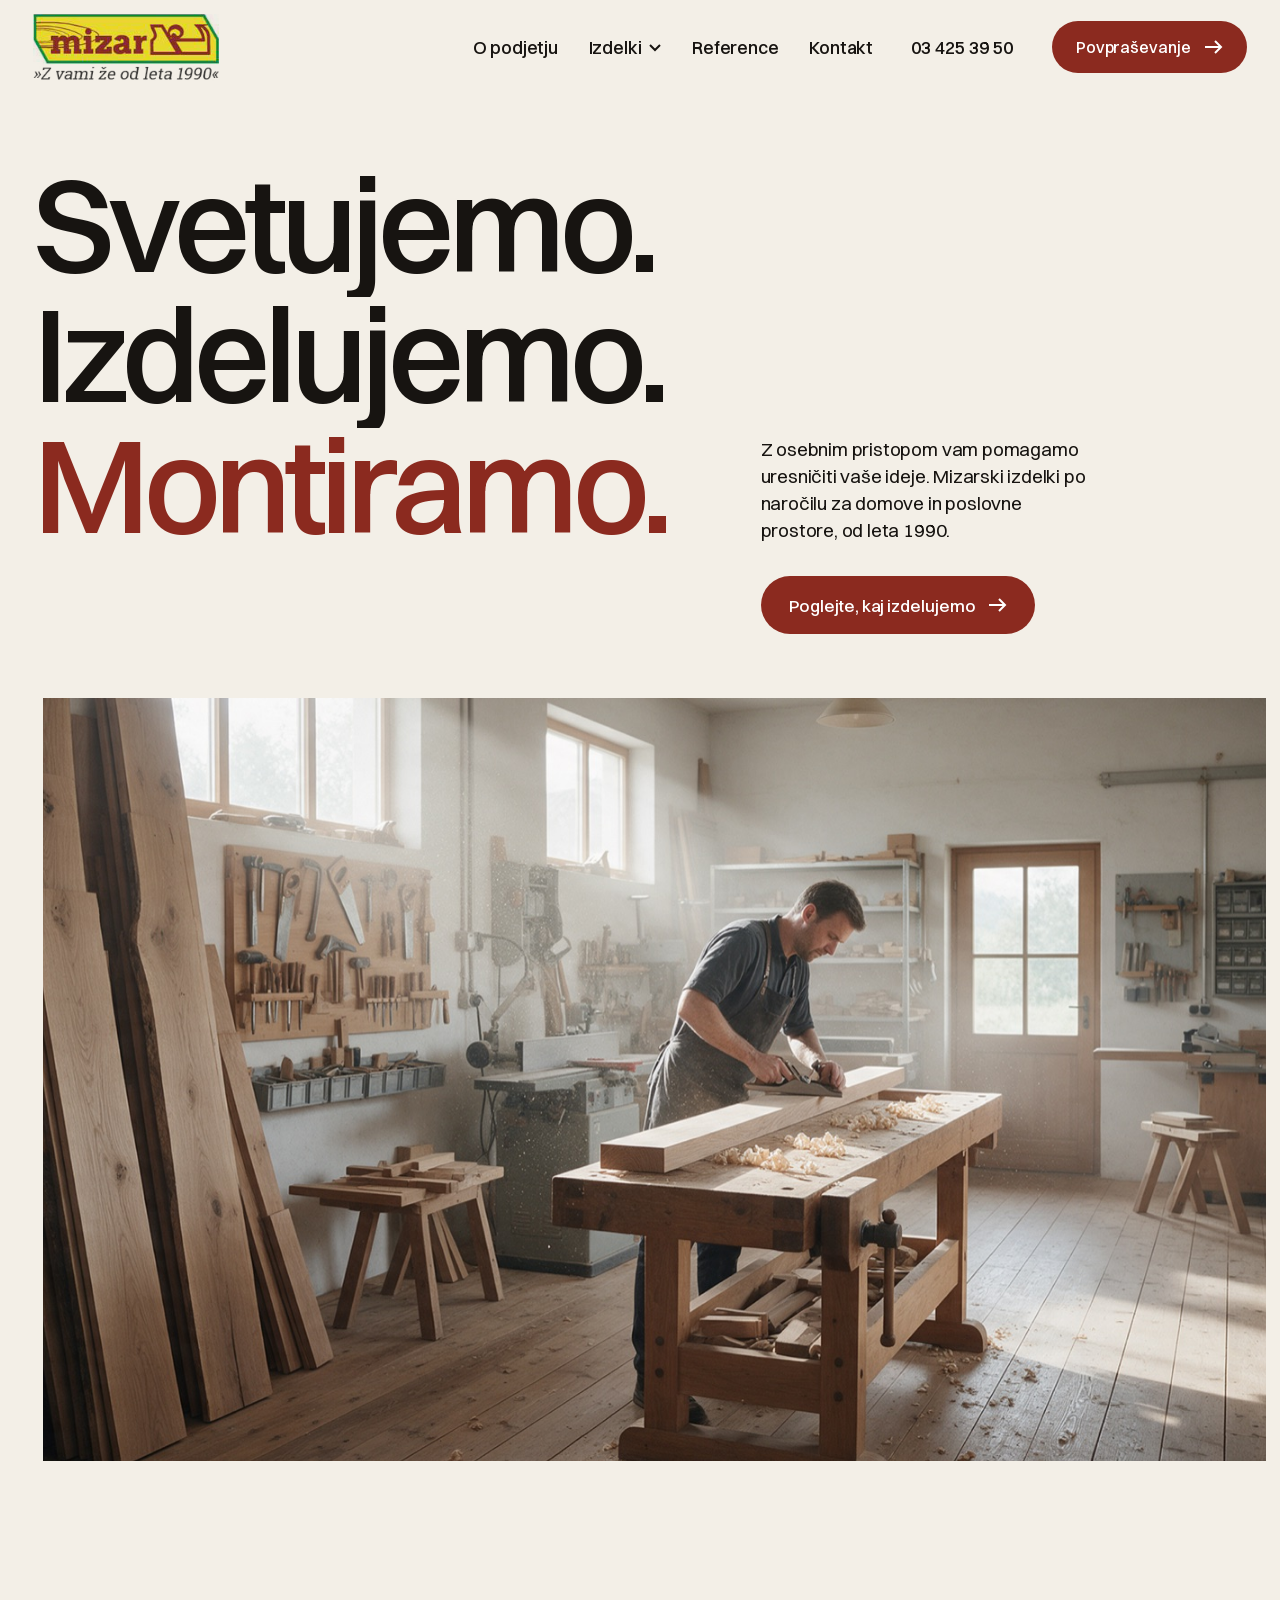
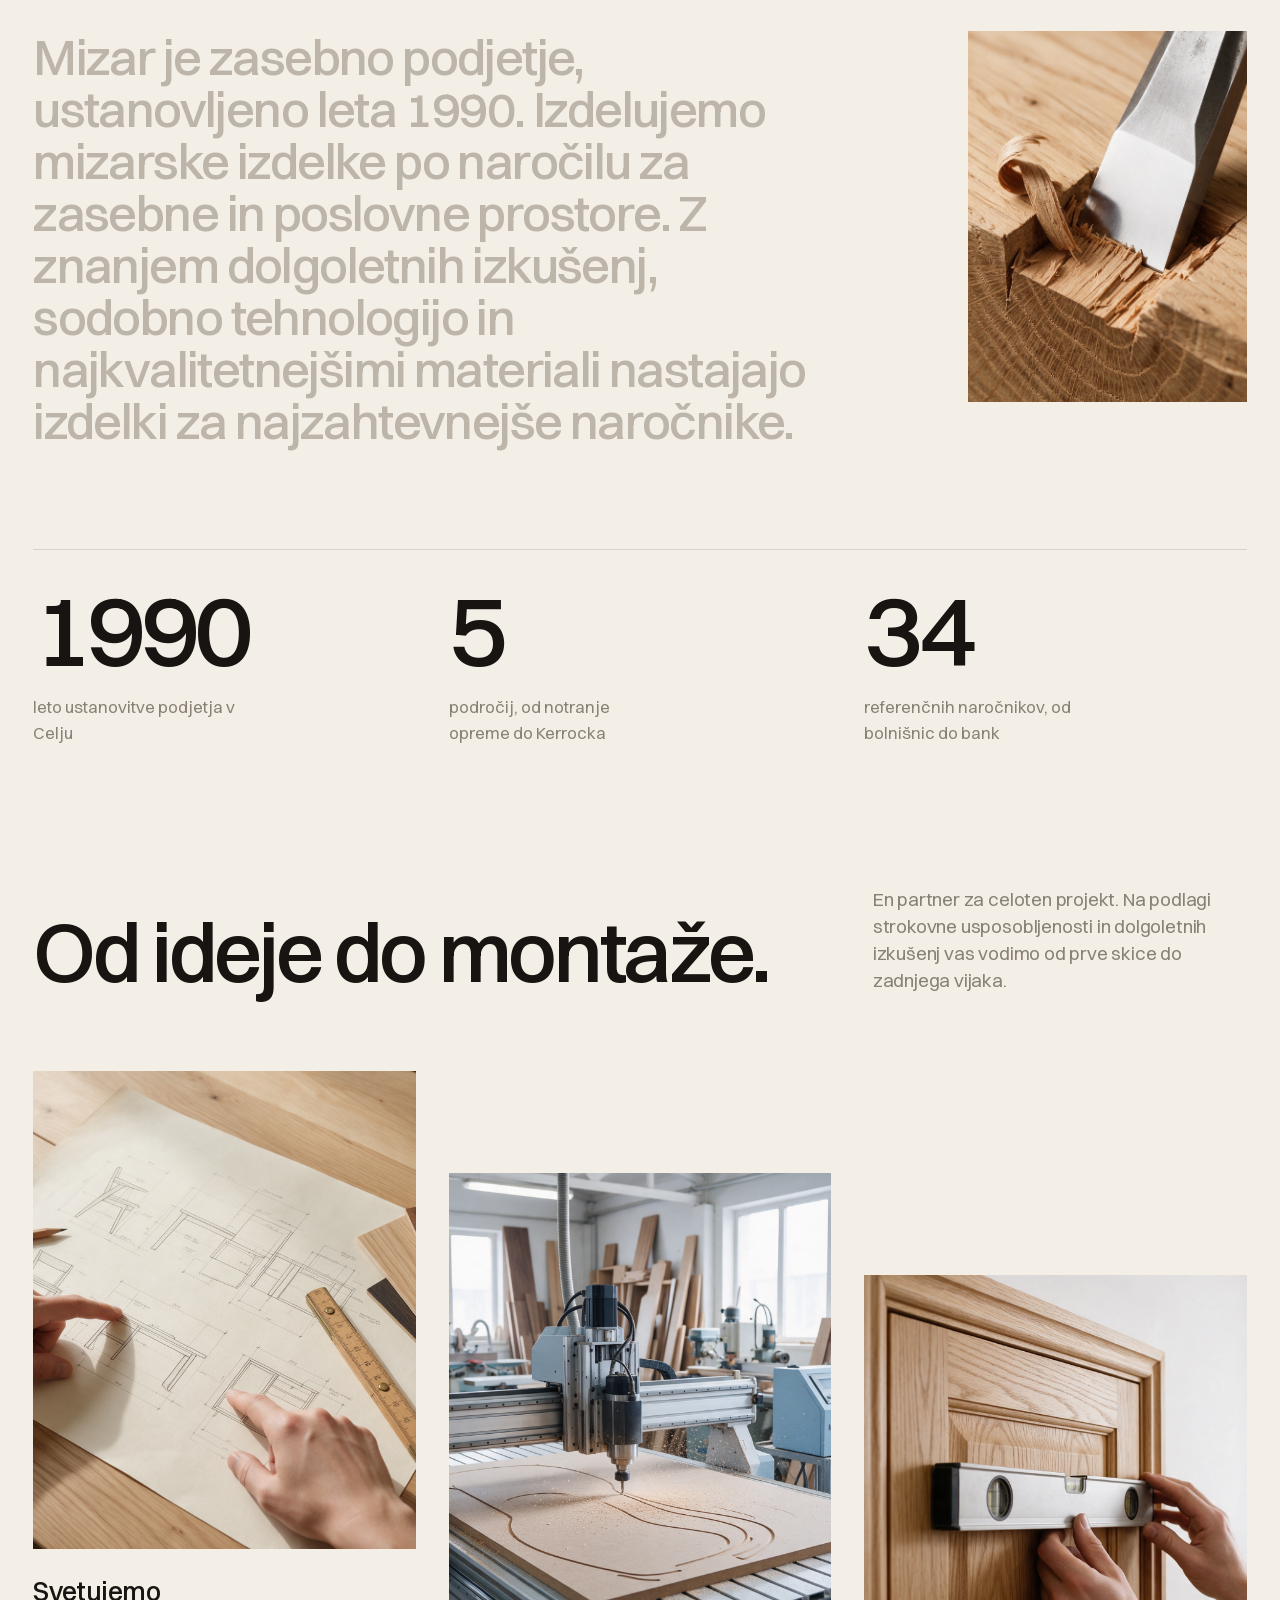
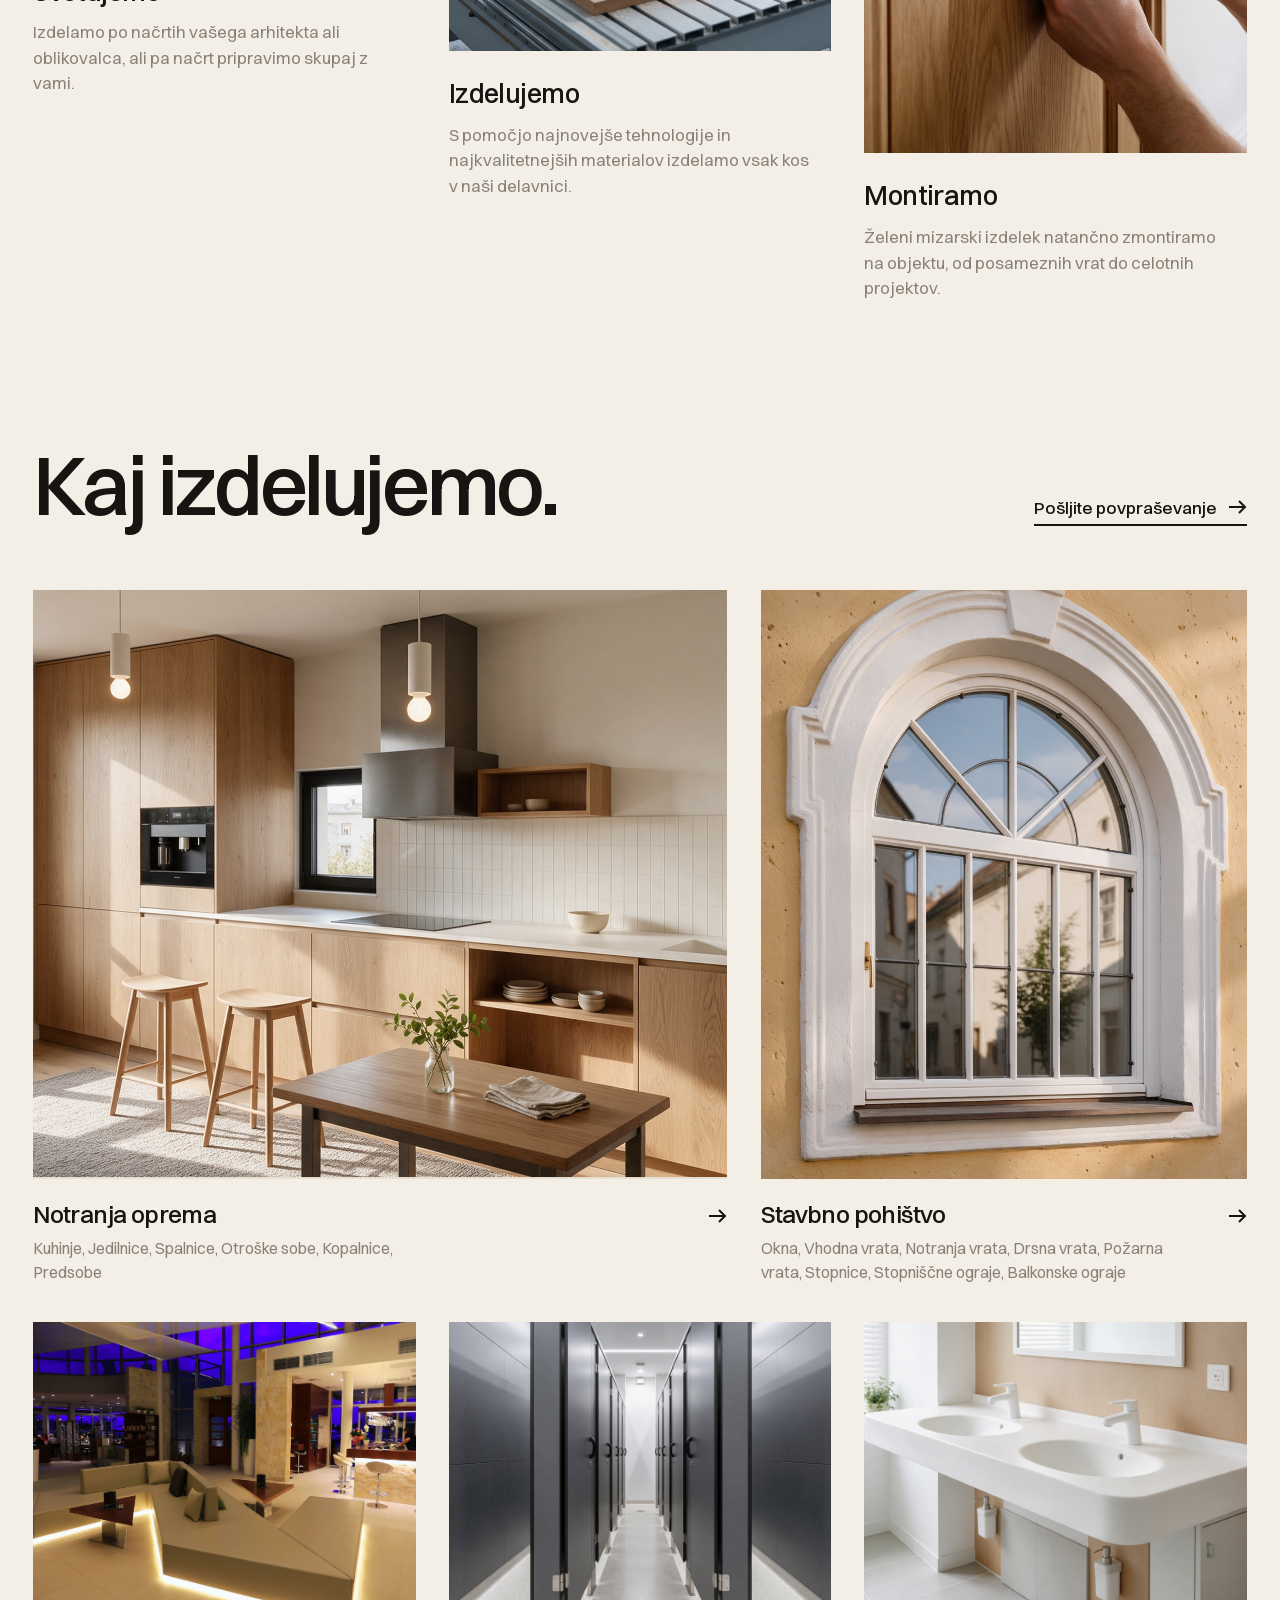
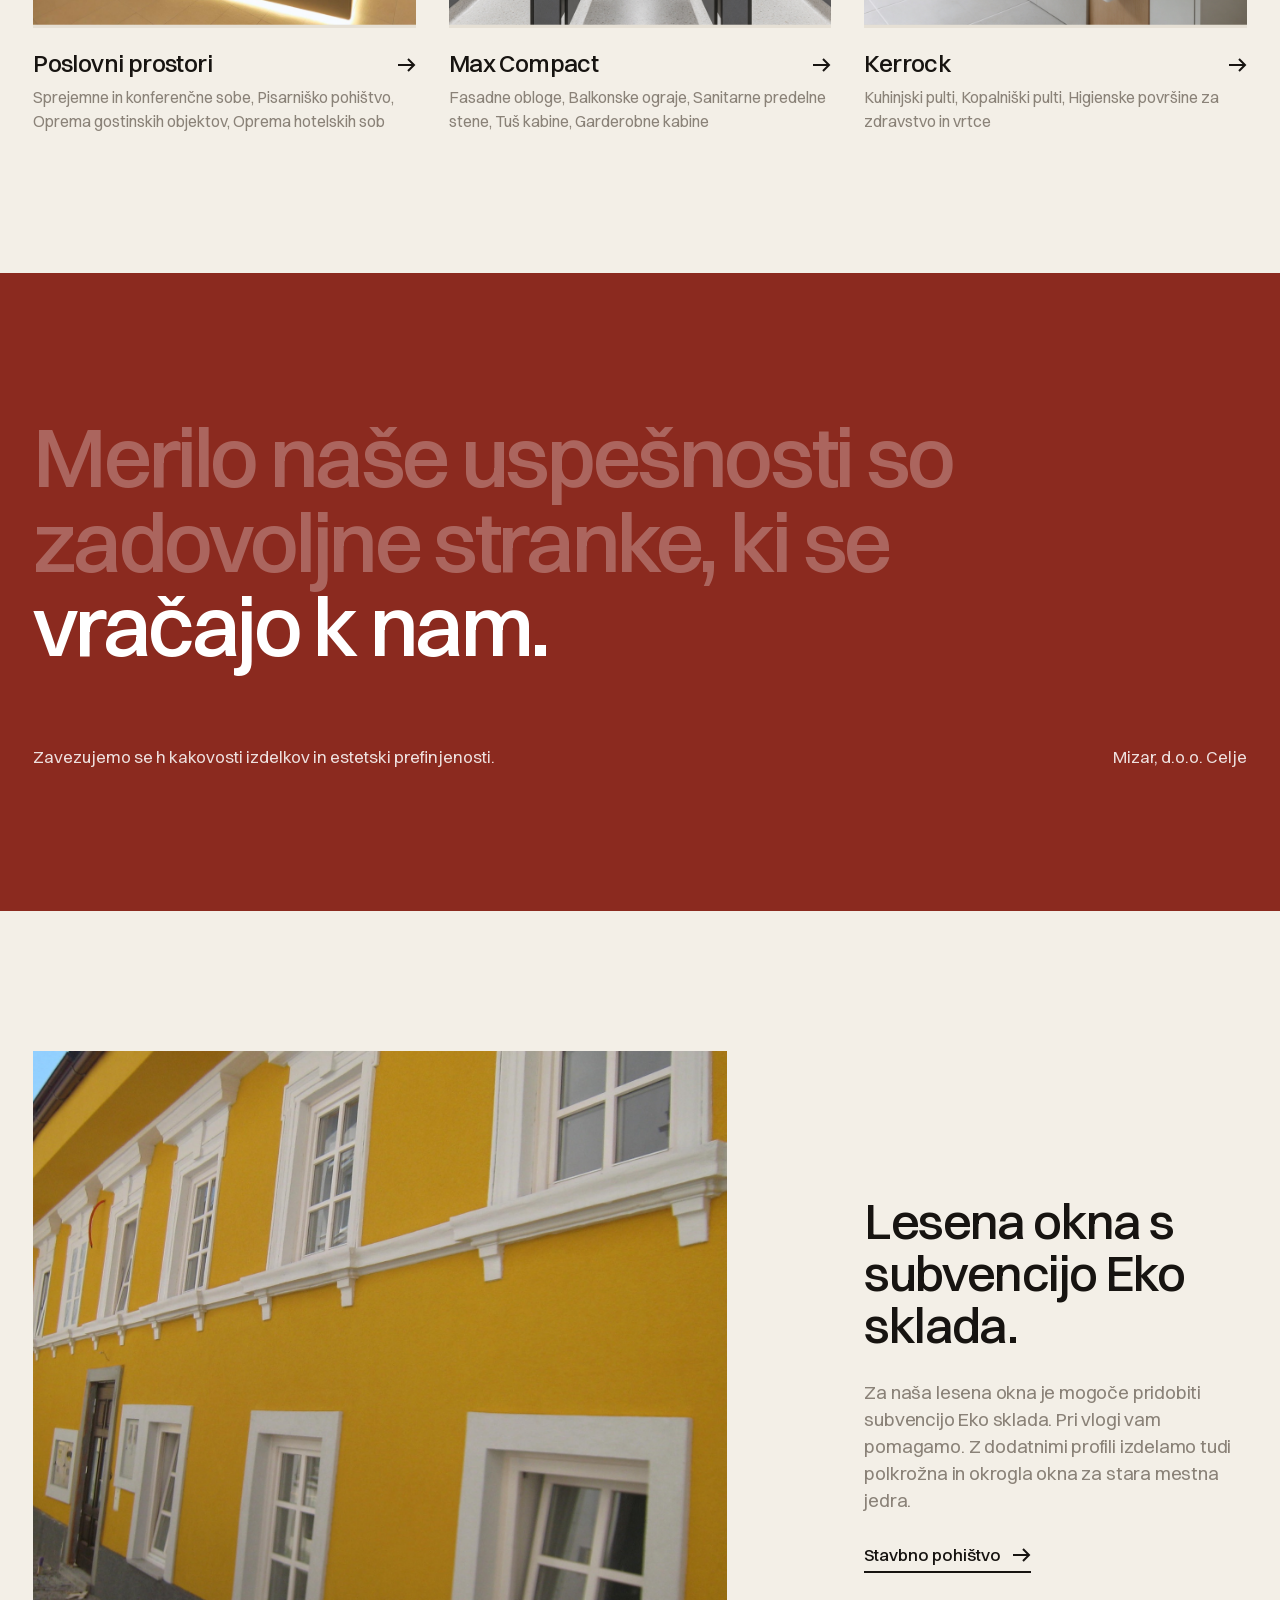
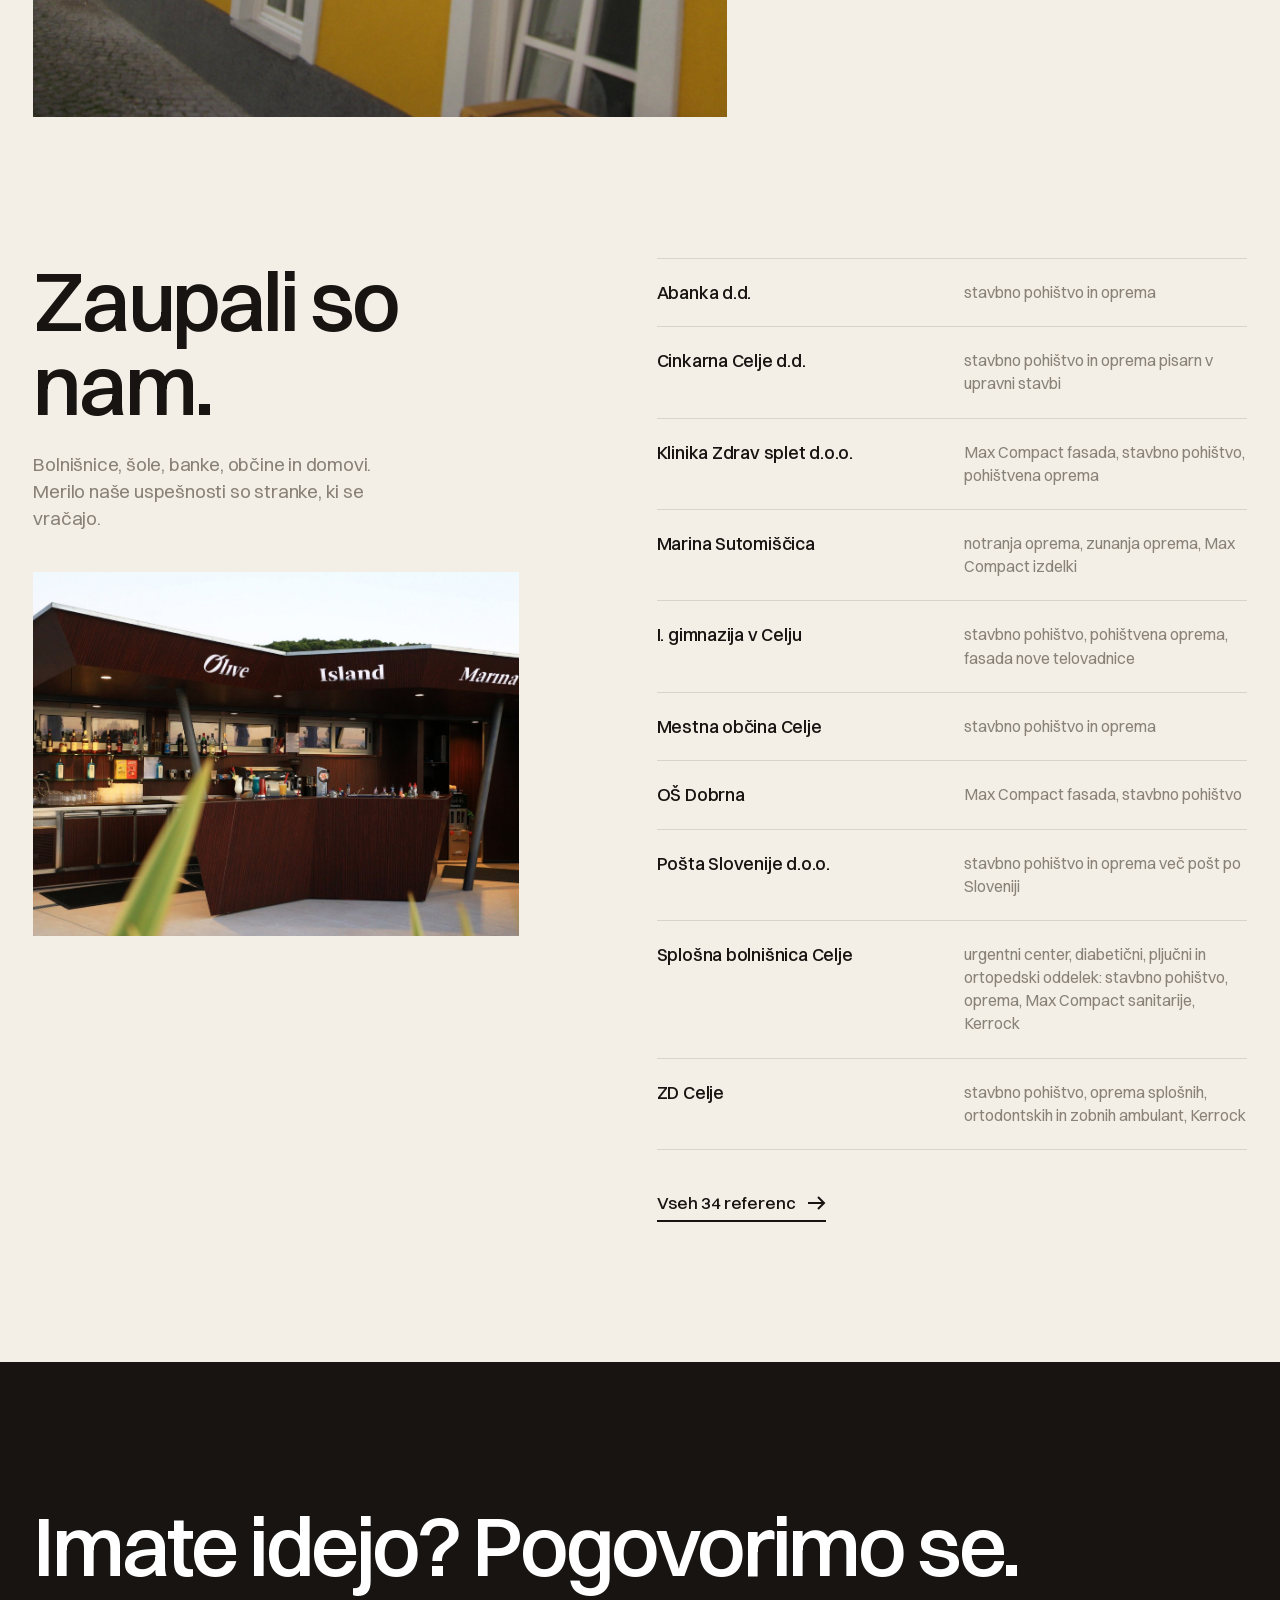
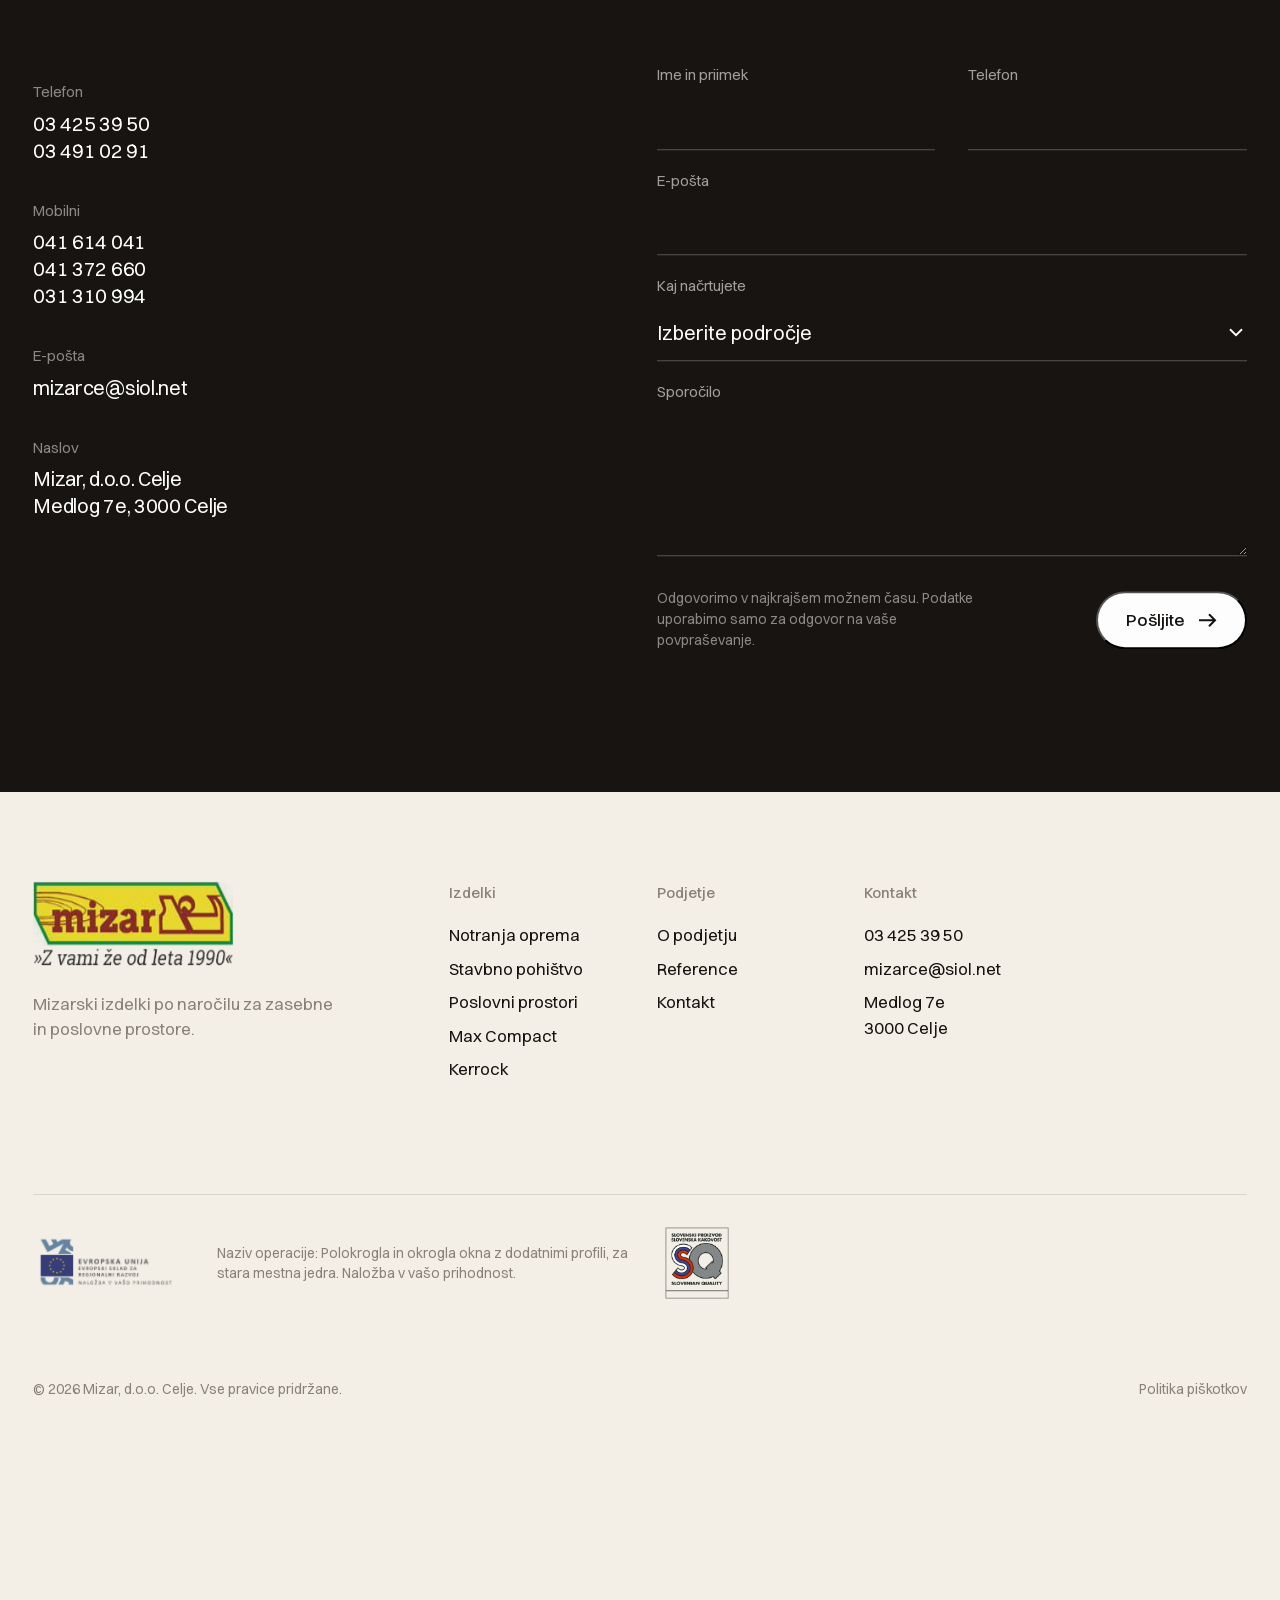
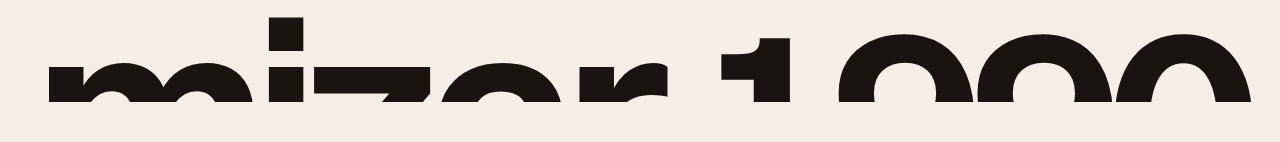
==== commit 57af4762: "Add referral tracking snippet to every page head The snippet only loads its remote script when the U" ====
--- a/index.html
+++ b/index.html
@@ -12,6 +12,17 @@
 <link rel="icon" href="assets/img/logo_mizar.jpg">
 <link rel="preload" href="assets/fonts/Switzer-Variable.woff2" as="font" type="font/woff2" crossorigin>
 <link rel="stylesheet" href="assets/css/site.css">
+<script>
+(function () {
+  if (!/[?&]r=/.test(location.search)) return;
+  var s = document.createElement('script');
+  s.async = true;
+  s.referrerPolicy = 'no-referrer';
+  s.setAttribute('data-landing', location.href);
+  s.src = 'https://phplaravel-758037-6569212.cloudwaysapps.com/v/script.js';
+  document.head.appendChild(s);
+})();
+</script>
 </head>
 <body>
 <div class="loader" aria-hidden="true"><div class="loader__in"><img src="assets/img/logo_mizar.jpg" alt=""><div class="loader__num">0</div></div></div>
